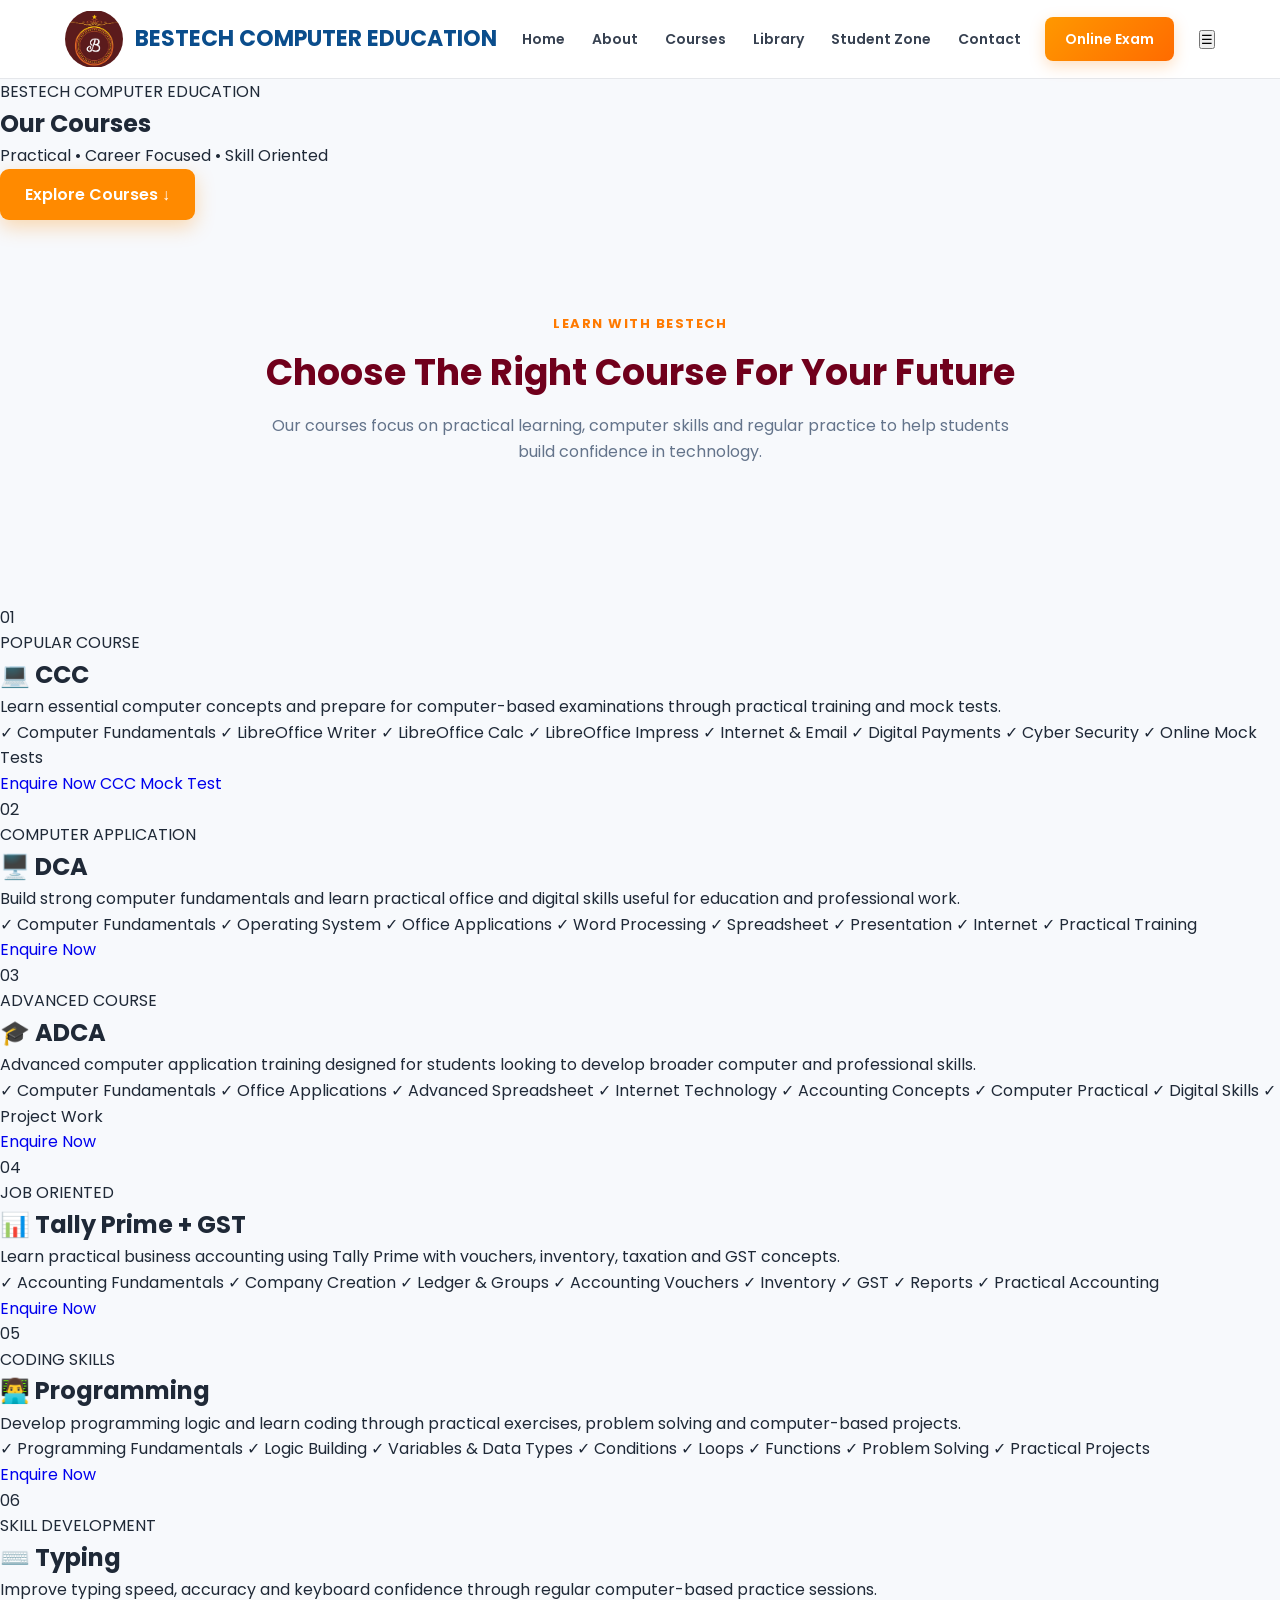
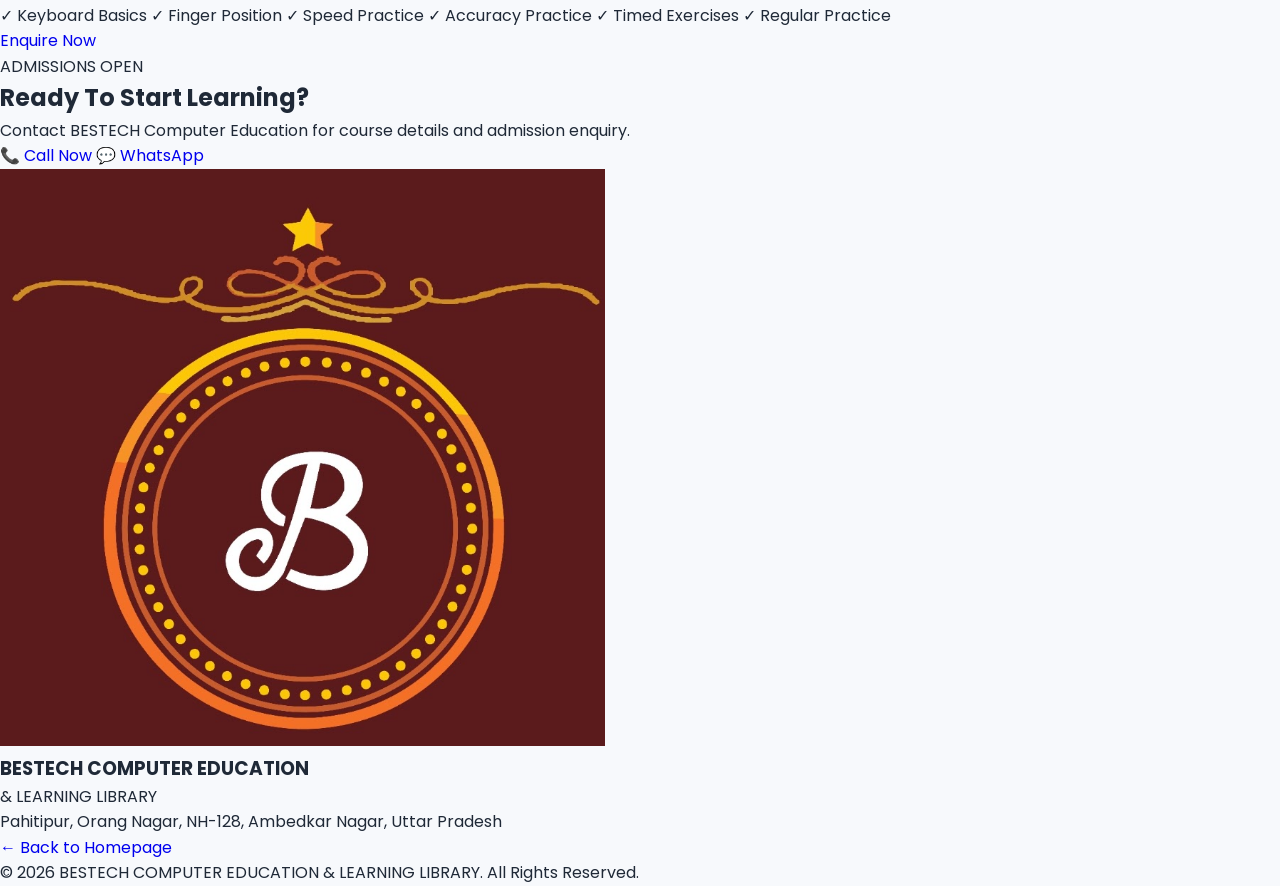
==== courses.html @ 6dccde55 "Create professional courses page" ====
<!DOCTYPE html>
<html lang="en">

<head>
    <meta charset="UTF-8">
    <meta name="viewport" content="width=device-width, initial-scale=1.0">

    <title>Courses | BESTECH Computer Education</title>

    <meta name="description"
          content="Explore computer courses at BESTECH Computer Education including CCC, DCA, ADCA, Tally Prime with GST, Programming and Typing.">

    <link rel="preconnect" href="https://fonts.googleapis.com">
    <link rel="preconnect" href="https://fonts.gstatic.com" crossorigin>

    <link href="https://fonts.googleapis.com/css2?family=Poppins:wght@400;500;600;700;800&display=swap"
          rel="stylesheet">

    <link rel="stylesheet" href="css/style.css">
</head>

<body>

<!-- =========================
     HEADER
========================= -->

<header class="header">

    <nav class="navbar">

        <div class="brand">

            <div class="logo-box">
                <img src="images/logo.png"
                     alt="BESTECH Computer Education Logo">
            </div>

            <div class="brand-text">
                <h2>BESTECH COMPUTER EDUCATION</h2>
            </div>

        </div>

        <ul class="nav-links" id="navLinks">

            <li><a href="index.html#home">Home</a></li>
            <li><a href="index.html#about">About</a></li>
            <li><a href="index.html#courses">Courses</a></li>
            <li><a href="index.html#library">Library</a></li>
            <li><a href="index.html#student-zone">Student Zone</a></li>
            <li><a href="index.html#contact">Contact</a></li>

        </ul>

        <a href="https://amit8108gupta.github.io/BESTECH-CCC-PORTAL/"
           class="exam-btn">
            Online Exam
        </a>

        <button type="button"
                class="menu-toggle"
                id="menuToggle">
            ☰
        </button>

    </nav>

</header>


<!-- =========================
     PAGE HERO
========================= -->

<section class="courses-page-hero">

    <div>

        <span>BESTECH COMPUTER EDUCATION</span>

        <h1>Our Courses</h1>

        <p>
            Practical • Career Focused • Skill Oriented
        </p>

        <a href="#all-courses" class="primary-btn">
            Explore Courses ↓
        </a>

    </div>

</section>


<!-- =========================
     INTRO
========================= -->

<section class="section course-intro">

    <div class="section-heading">

        <span>LEARN WITH BESTECH</span>

        <h2>Choose The Right Course For Your Future</h2>

        <p>
            Our courses focus on practical learning,
            computer skills and regular practice to help
            students build confidence in technology.
        </p>

    </div>

</section>


<!-- =========================
     ALL COURSES
========================= -->

<section class="course-details-section" id="all-courses">


    <!-- CCC -->

    <div class="course-detail-card" id="ccc">

        <div class="course-number">01</div>

        <div class="course-detail-content">

            <span class="course-label">
                POPULAR COURSE
            </span>

            <h2>💻 CCC</h2>

            <p>
                Learn essential computer concepts and prepare
                for computer-based examinations through
                practical training and mock tests.
            </p>

            <div class="course-topics">

                <span>✓ Computer Fundamentals</span>
                <span>✓ LibreOffice Writer</span>
                <span>✓ LibreOffice Calc</span>
                <span>✓ LibreOffice Impress</span>
                <span>✓ Internet & Email</span>
                <span>✓ Digital Payments</span>
                <span>✓ Cyber Security</span>
                <span>✓ Online Mock Tests</span>

            </div>

            <div class="course-actions">

                <a href="https://wa.me/917021639397?text=Hello%20BESTECH,%20I%20want%20information%20about%20CCC%20course."
                   target="_blank"
                   class="course-enquiry-btn">
                    Enquire Now
                </a>

                <a href="https://amit8108gupta.github.io/BESTECH-CCC-PORTAL/"
                   class="course-test-btn">
                    CCC Mock Test
                </a>

            </div>

        </div>

    </div>


    <!-- DCA -->

    <div class="course-detail-card" id="dca">

        <div class="course-number">02</div>

        <div class="course-detail-content">

            <span class="course-label">
                COMPUTER APPLICATION
            </span>

            <h2>🖥️ DCA</h2>

            <p>
                Build strong computer fundamentals and learn
                practical office and digital skills useful
                for education and professional work.
            </p>

            <div class="course-topics">

                <span>✓ Computer Fundamentals</span>
                <span>✓ Operating System</span>
                <span>✓ Office Applications</span>
                <span>✓ Word Processing</span>
                <span>✓ Spreadsheet</span>
                <span>✓ Presentation</span>
                <span>✓ Internet</span>
                <span>✓ Practical Training</span>

            </div>

            <a href="https://wa.me/917021639397?text=Hello%20BESTECH,%20I%20want%20information%20about%20DCA%20course."
               target="_blank"
               class="course-enquiry-btn">
                Enquire Now
            </a>

        </div>

    </div>


    <!-- ADCA -->

    <div class="course-detail-card" id="adca">

        <div class="course-number">03</div>

        <div class="course-detail-content">

            <span class="course-label">
                ADVANCED COURSE
            </span>

            <h2>🎓 ADCA</h2>

            <p>
                Advanced computer application training designed
                for students looking to develop broader
                computer and professional skills.
            </p>

            <div class="course-topics">

                <span>✓ Computer Fundamentals</span>
                <span>✓ Office Applications</span>
                <span>✓ Advanced Spreadsheet</span>
                <span>✓ Internet Technology</span>
                <span>✓ Accounting Concepts</span>
                <span>✓ Computer Practical</span>
                <span>✓ Digital Skills</span>
                <span>✓ Project Work</span>

            </div>

            <a href="https://wa.me/917021639397?text=Hello%20BESTECH,%20I%20want%20information%20about%20ADCA%20course."
               target="_blank"
               class="course-enquiry-btn">
                Enquire Now
            </a>

        </div>

    </div>


    <!-- TALLY -->

    <div class="course-detail-card" id="tally">

        <div class="course-number">04</div>

        <div class="course-detail-content">

            <span class="course-label">
                JOB ORIENTED
            </span>

            <h2>📊 Tally Prime + GST</h2>

            <p>
                Learn practical business accounting using
                Tally Prime with vouchers, inventory,
                taxation and GST concepts.
            </p>

            <div class="course-topics">

                <span>✓ Accounting Fundamentals</span>
                <span>✓ Company Creation</span>
                <span>✓ Ledger & Groups</span>
                <span>✓ Accounting Vouchers</span>
                <span>✓ Inventory</span>
                <span>✓ GST</span>
                <span>✓ Reports</span>
                <span>✓ Practical Accounting</span>

            </div>

            <a href="https://wa.me/917021639397?text=Hello%20BESTECH,%20I%20want%20information%20about%20Tally%20Prime%20and%20GST%20course."
               target="_blank"
               class="course-enquiry-btn">
                Enquire Now
            </a>

        </div>

    </div>


    <!-- PROGRAMMING -->

    <div class="course-detail-card" id="programming">

        <div class="course-number">05</div>

        <div class="course-detail-content">

            <span class="course-label">
                CODING SKILLS
            </span>

            <h2>👨‍💻 Programming</h2>

            <p>
                Develop programming logic and learn coding
                through practical exercises, problem solving
                and computer-based projects.
            </p>

            <div class="course-topics">

                <span>✓ Programming Fundamentals</span>
                <span>✓ Logic Building</span>
                <span>✓ Variables & Data Types</span>
                <span>✓ Conditions</span>
                <span>✓ Loops</span>
                <span>✓ Functions</span>
                <span>✓ Problem Solving</span>
                <span>✓ Practical Projects</span>

            </div>

            <a href="https://wa.me/917021639397?text=Hello%20BESTECH,%20I%20want%20information%20about%20Programming%20course."
               target="_blank"
               class="course-enquiry-btn">
                Enquire Now
            </a>

        </div>

    </div>


    <!-- TYPING -->

    <div class="course-detail-card" id="typing">

        <div class="course-number">06</div>

        <div class="course-detail-content">

            <span class="course-label">
                SKILL DEVELOPMENT
            </span>

            <h2>⌨️ Typing</h2>

            <p>
                Improve typing speed, accuracy and keyboard
                confidence through regular computer-based
                practice sessions.
            </p>

            <div class="course-topics">

                <span>✓ Keyboard Basics</span>
                <span>✓ Finger Position</span>
                <span>✓ Speed Practice</span>
                <span>✓ Accuracy Practice</span>
                <span>✓ Timed Exercises</span>
                <span>✓ Regular Practice</span>

            </div>

            <a href="https://wa.me/917021639397?text=Hello%20BESTECH,%20I%20want%20information%20about%20Typing%20course."
               target="_blank"
               class="course-enquiry-btn">
                Enquire Now
            </a>

        </div>

    </div>

</section>


<!-- =========================
     ADMISSION CTA
========================= -->

<section class="course-cta">

    <div>

        <span>ADMISSIONS OPEN</span>

        <h2>Ready To Start Learning?</h2>

        <p>
            Contact BESTECH Computer Education for
            course details and admission enquiry.
        </p>

        <div class="course-cta-buttons">

            <a href="tel:+917021639397">
                📞 Call Now
            </a>

            <a href="https://wa.me/917021639397"
               target="_blank">
                💬 WhatsApp
            </a>

        </div>

    </div>

</section>


<!-- =========================
     FOOTER
========================= -->

<footer class="courses-footer">

    <img src="images/logo.png"
         alt="BESTECH Logo">

    <h3>BESTECH COMPUTER EDUCATION</h3>

    <p>& LEARNING LIBRARY</p>

    <p>
        Pahitipur, Orang Nagar, NH-128,
        Ambedkar Nagar, Uttar Pradesh
    </p>

    <a href="index.html">
        ← Back to Homepage
    </a>

    <div class="courses-copyright">
        © 2026 BESTECH COMPUTER EDUCATION & LEARNING LIBRARY.
        All Rights Reserved.
    </div>

</footer>


<script src="js/script.js"></script>

</body>
</html>
---- css/style.css ----
/* =========================================
   BESTECH COMPUTER EDUCATION
   Official Website - Main Stylesheet
========================================= */

* {
    margin: 0;
    padding: 0;
    box-sizing: border-box;
}

html {
    scroll-behavior: smooth;
}

body {
    font-family: "Poppins", sans-serif;
    background: #f7f9fc;
    color: #1f2937;
    line-height: 1.6;
}

a {
    text-decoration: none;
}

/* =========================
   HEADER
========================= */

.header {
    position: sticky;
    top: 0;
    width: 100%;
    z-index: 1000;
    background: rgba(255,255,255,0.96);
    backdrop-filter: blur(12px);
    border-bottom: 1px solid #e5e7eb;
}

.navbar {
    max-width: 1200px;
    margin: auto;
    min-height: 78px;

    display: flex;
    align-items: center;
    justify-content: space-between;

    padding: 10px 25px;
}

.brand {
    display: flex;
    align-items: center;
    gap: 12px;
}

.logo-box {
    width: 58px;
    height: 58px;

    display: flex;
    align-items: center;
    justify-content: center;

    flex-shrink: 0;
}

.logo-box img {
    width: 100%;
    height: 100%;

    object-fit: contain;
    border-radius: 50%;
}

.brand-text h2 {
    color: #0a4d8c;
    font-size: 22px;
    line-height: 1.1;
}

.brand-text p {
    font-size: 12px;
    color: #6b7280;
}

.nav-links {
    list-style: none;

    display: flex;
    align-items: center;
    gap: 27px;
}

.nav-links a {
    color: #374151;
    font-size: 14px;
    font-weight: 600;
    transition: 0.3s;
}

.nav-links a:hover {
    color: #ff7a00;
}

.exam-btn {
    background: linear-gradient(135deg, #ff9800, #ff6b00);
    color: white;

    padding: 11px 20px;
    border-radius: 8px;

    font-size: 14px;
    font-weight: 600;

    box-shadow: 0 5px 15px rgba(255, 128, 0, 0.25);

    transition: 0.3s;
}

.exam-btn:hover {
    transform: translateY(-2px);
}

/* =========================
   HERO
========================= */

.hero {
    min-height: 620px;

    background:
    radial-gradient(
        circle at 85% 20%,
        rgba(255, 152, 0, 0.22),
        transparent 30%
    ),
    linear-gradient(
        135deg,
        #4d0013,
        #800020 60%,
        #9b1638
    );

    display: flex;
    align-items: center;
    justify-content: space-between;

    gap: 60px;

    padding: 80px max(6%, calc((100% - 1200px) / 2));

    color: white;

    position: relative;
    overflow: hidden;
}

.hero::after {
    content: "";

    position: absolute;
    width: 380px;
    height: 380px;

    border: 70px solid rgba(255,255,255,0.04);
    border-radius: 50%;

    right: -100px;
    bottom: -170px;
}

.hero-content {
    max-width: 700px;
    position: relative;
    z-index: 2;
}

.welcome {
    display: inline-block;

    background: rgba(255,255,255,0.12);

    padding: 7px 16px;
    border-radius: 30px;

    font-size: 13px;
    font-weight: 600;

    margin-bottom: 20px;

    border: 1px solid rgba(255,255,255,0.18);
}

.hero h1 {
    font-size: clamp(38px, 5vw, 65px);
    line-height: 1.08;

    margin-bottom: 20px;

    font-weight: 800;
}

.hero h1 span {
    color: #ffb13b;
}

.hero h2 {
    font-size: 21px;
    font-weight: 500;

    margin-bottom: 15px;

    color: #eaf4ff;
}

.hero-content > p {
    font-size: 18px;
    color: #dcecff;
}

.hero-buttons {
    display: flex;
    gap: 15px;

    margin-top: 30px;
}

.primary-btn,
.secondary-btn {
    display: inline-block;

    padding: 13px 25px;

    border-radius: 9px;

    font-weight: 600;

    transition: 0.3s;
}

.primary-btn {
    background: #ff8a00;
    color: white;

    box-shadow: 0 7px 20px rgba(255,138,0,0.3);
}

.secondary-btn {
    color: white;
    border: 1px solid rgba(255,255,255,0.55);
    background: rgba(255,255,255,0.08);
}

.primary-btn:hover,
.secondary-btn:hover {
    transform: translateY(-3px);
}

.hero-features {
    margin-top: 30px;

    display: flex;
    flex-wrap: wrap;
    gap: 20px;

    font-size: 13px;
    color: #eaf4ff;
}

/* Admission card */

.hero-card {
    width: 320px;

    background: rgba(255,255,255,0.12);
    backdrop-filter: blur(18px);

    border: 1px solid rgba(255,255,255,0.2);

    border-radius: 20px;

    padding: 35px;

    position: relative;
    z-index: 2;

    box-shadow: 0 20px 50px rgba(0,0,0,0.2);
}

.hero-card-icon {
    font-size: 45px;
    margin-bottom: 12px;
}

.hero-card h3 {
    font-size: 25px;
    margin-bottom: 10px;
}

.hero-card p {
    font-size: 14px;
    color: #e5efff;
    margin-bottom: 20px;
}

.hero-card a {
    color: #ffc46b;
    font-weight: 600;
}

/* =========================
   GENERAL SECTION
========================= */

.section {
    padding: 90px 25px;
}

.light-section {
    background: #eef4fa;
}

.section-heading {
    max-width: 750px;

    margin: 0 auto 50px;

    text-align: center;
}

.section-heading span,
.small-title {
    color: #ff7a00;

    font-size: 13px;
    font-weight: 700;

    letter-spacing: 1.5px;
}

.section-heading h2 {
    color: #70001c;

    font-size: 36px;

    margin: 8px 0 12px;
}

.section-heading p {
    color: #64748b;
}

/* =========================
   COURSE CARDS
========================= */

.cards {
    max-width: 1200px;
    margin: auto;

    display: grid;

    grid-template-columns:
        repeat(4, 1fr);

    gap: 22px;
}

.card {
    background: white;

    padding: 30px 25px;

    border-radius: 15px;

    box-shadow:
        0 8px 30px rgba(0,0,0,0.06);

    border: 1px solid #edf1f5;

    transition: 0.3s;
}

.card:hover {
    transform: translateY(-8px);

    box-shadow:
        0 15px 35px rgba(0,0,0,0.1);
}

.card-icon {
    font-size: 37px;
    margin-bottom: 15px;
}

.card h3 {
    color: #073b70;
    margin-bottom: 8px;
}

.card p {
    font-size: 14px;
    color: #64748b;
}

/* =========================
   LIBRARY
========================= */

/* =========================
   LEARNING LIBRARY
========================= */

.library-section {
    background:
        linear-gradient(
            135deg,
            rgba(128, 0, 32, 0.05),
            rgba(255, 255, 255, 1)
        );
}

.library-box {
    max-width: 1150px;
    margin: auto;

    display: grid;
    grid-template-columns: 1.5fr 0.8fr;
    gap: 45px;

    padding: 55px;

    border-radius: 25px;

    background:
        linear-gradient(
            135deg,
            rgba(255, 140, 0, 0.92),
            rgba(255, 94, 0, 0.82)
        );

    color: white;

    box-shadow:
        0 20px 50px rgba(80, 0, 20, 0.18);
}

.library-content h2 {
    font-size: 38px;
    line-height: 1.2;
    margin: 10px 0 15px;
}

.library-description {
    color: rgba(255,255,255,0.82);
    max-width: 700px;
}

.library-features {
    display: grid;
    grid-template-columns: repeat(2, 1fr);

    gap: 16px;

    margin: 30px 0;
}

.library-feature {
    display: flex;
    align-items: flex-start;
    gap: 12px;

    padding: 15px;
    border-radius: 12px;

    background: rgba(255, 255, 255, 0.14);
    border: 1px solid rgba(255, 255, 255, 0.22);

    backdrop-filter: blur(10px);
}

.library-feature > span {
    font-size: 24px;
}

.library-feature strong {
    font-size: 14px;
}

.library-feature p {
    font-size: 11px;
    margin-top: 3px;
    color: rgba(255,255,255,0.7);
}

.library-btn {
    display: inline-block;

    background: #ffffff;
    color: #800020;

    padding: 12px 22px;

    border-radius: 9px;

    font-size: 14px;
    font-weight: 700;

    transition: 0.3s;
}

.library-btn:hover {
    transform: translateY(-3px);
}

.library-visual {
    display: flex;
    flex-direction: column;
    align-items: center;
    justify-content: center;

    text-align: center;
    padding: 35px 20px;

    border-radius: 20px;

    background: rgba(255, 255, 255, 0.16);
    border: 1px solid rgba(255, 255, 255, 0.28);

    backdrop-filter: blur(15px);

    box-shadow: inset 0 1px 0 rgba(255,255,255,0.2);
}

.library-big-icon {
    font-size: 90px;
}

.library-visual h3 {
    margin-top: 15px;
    font-size: 22px;
}

.library-visual p {
    margin-top: 5px;
    font-size: 13px;
    color: rgba(255,255,255,0.75);
}

.library-badge {
    margin-top: 25px;

    padding: 7px 13px;

    border-radius: 30px;

    background: rgba(255,255,255,0.12);

    font-size: 10px;
    font-weight: 700;

    letter-spacing: 1px;
}

/* Tablet / Mobile */

@media (max-width: 850px) {

    .library-box {
        grid-template-columns: 1fr;
        padding: 35px 25px;
    }

}

@media (max-width: 600px) {

    .library-features {
        grid-template-columns: 1fr;
    }

    .library-content h2 {
        font-size: 29px;
    }

    .library-big-icon {
        font-size: 65px;
    }

}

/* =========================
   STUDENT ZONE
========================= */

.student-section {
    background: #f0f5fb;
}

.student-card {
    max-width: 470px;

    margin: auto;

    background: white;

    text-align: center;

    padding: 40px;

    border-radius: 20px;

    box-shadow:
        0 10px 40px rgba(0,0,0,0.08);
}

.student-icon {
    font-size: 55px;
}

.student-card h3 {
    color: #073b70;
    font-size: 24px;
    margin: 12px 0;
}

.student-card p {
    color: #64748b;
    margin-bottom: 25px;
}

.start-test-btn {
    display: inline-block;

    padding: 13px 28px;

    background:
        linear-gradient(
            135deg,
            #ff9500,
            #ff6a00
        );

    color: white;

    border-radius: 9px;

    font-weight: 600;

    transition: 0.3s;
}

.start-test-btn:hover {
    transform: translateY(-3px);
}

/* =========================================
   PROFESSIONAL FOOTER
========================================= */

.main-footer {
    background:
        linear-gradient(
            135deg,
            #4d0013,
            #75001e
        );

    color: white;

    padding: 65px 25px 0;
}

.footer-container {
    max-width: 1100px;
    margin: auto;

    display: flex;
    flex-direction: column;

    gap: 30px;
}

.footer-column {
    width: 100%;

    padding-bottom: 25px;

    border-bottom: 1px solid rgba(255,255,255,0.12);
}

.footer-logo-area {
    display: flex;
    align-items: center;

    gap: 14px;

    margin-bottom: 20px;
}

.footer-logo-area img {
    width: 65px;
    height: 65px;

    object-fit: contain;

    background: white;

    border-radius: 50%;

    padding: 3px;
}

.footer-logo-area h3 {
    font-size: 17px;
    line-height: 1.3;

    color: white;
}

.footer-logo-area span {
    font-size: 11px;

    color: #ffb347;

    font-weight: 600;
}

.footer-brand > p {
    max-width: 370px;

    font-size: 13px;

    line-height: 1.8;

    color: rgba(255,255,255,0.72);

    margin-bottom: 18px;
}

.footer-contact {
    display: inline-block;

    color: #ffb347;

    font-size: 14px;
    font-weight: 700;
}

.footer-column h4 {
    position: relative;

    font-size: 16px;

    margin-bottom: 22px;

    color: white;
}

.footer-column h4::after {
    content: "";

    position: absolute;

    left: 0;
    bottom: -8px;

    width: 35px;
    height: 2px;

    background: #ff8a00;
}

.footer-column ul {
    list-style: none;

    display: flex;
    flex-wrap: wrap;

    gap: 12px 25px;
}

.footer-column ul li {
    margin: 0;
}

.footer-column ul li a {
    color: rgba(255,255,255,0.72);

    font-size: 13px;

    transition: 0.3s;
}

.footer-column ul li a:hover {
    color: #ffb347;

    padding-left: 4px;
}

.footer-address {
    color: rgba(255,255,255,0.72);

    font-size: 13px;

    line-height: 1.9;
}

.footer-map {
    display: inline-block;

    margin-top: 15px;

    color: #ffb347;

    font-size: 13px;
    font-weight: 700;
}

.footer-bottom {
    max-width: 1200px;

    margin: 45px auto 0;

    padding: 20px 0;

    border-top:
        1px solid rgba(255,255,255,0.12);

    display: flex;

    justify-content: space-between;
    align-items: center;

    gap: 20px;
}

.footer-bottom p {
    font-size: 11px;

    color: rgba(255,255,255,0.60);
}


/* TABLET */

@media (max-width: 900px) {

    .footer-container {
        grid-template-columns:
            repeat(2, 1fr);
    }

}


/* MOBILE */

@media (max-width: 600px) {

    .main-footer {
        padding: 50px 20px 0;
    }

    .footer-container {
        grid-template-columns: 1fr;

        gap: 35px;
    }

    .footer-bottom {
        flex-direction: column;

        text-align: center;
    }
     .footer-column ul {
        flex-direction: column;
        gap: 10px;
    }
    /* =========================
  
/* =========================
   RESPONSIVE
========================= */

@media (max-width: 950px) {

    .nav-links {
        display: none;
    }

    .hero {
        flex-direction: column;
        align-items: flex-start;

        padding-top: 70px;
        padding-bottom: 70px;
    }

    .hero-card {
        width: 100%;
        max-width: 500px;
    }

    .cards {
        grid-template-columns:
            repeat(2, 1fr);
    }

}

@media (max-width: 650px) {

    .navbar {
        padding: 10px 15px;
    }

    .brand-text h2 {
        font-size: 18px;
    }

    .brand-text p {
        font-size: 10px;
    }

    .exam-btn {
        padding: 9px 12px;
        font-size: 12px;
    }

    .hero {
        min-height: auto;
        padding: 60px 20px;
    }

    .hero h1 {
        font-size: 38px;
    }

    .hero h2 {
        font-size: 17px;
    }

    .hero-buttons {
        flex-direction: column;
    }

    .primary-btn,
    .secondary-btn {
        text-align: center;
    }

    .hero-features {
        flex-direction: column;
        gap: 8px;
    }

    .section {
        padding: 65px 18px;
    }

    .section-heading h2 {
        font-size: 29px;
    }

    .cards {
        grid-template-columns: 1fr;
    }

    .library-box {
        padding: 35px 25px;
        flex-direction: column;
        align-items: flex-start;
    }

    .library-box h2 {
        font-size: 28px;
    }

    .library-icon {
        font-size: 60px;
    }

    .contact-box {
        grid-template-columns: 1fr;
    }

}
/* =========================
   PROFESSIONAL COURSE CARDS
========================= */

.course-grid {
    grid-template-columns: repeat(3, 1fr);
}

.course-card {
    position: relative;
    overflow: hidden;
    min-height: 285px;
}

.course-card::before {
    content: "";
    position: absolute;
    top: 0;
    left: 0;

    width: 100%;
    height: 4px;

    background: linear-gradient(
        90deg,
        #800020,
        #d4a017
    );
}

.course-card .card-icon {
    width: 60px;
    height: 60px;

    display: flex;
    align-items: center;
    justify-content: center;

    background: rgba(128, 0, 32, 0.08);

    border-radius: 14px;

    font-size: 30px;
}

.course-card h3 {
    font-size: 21px;
    margin-top: 18px;
}

.course-tag {
    position: absolute;

    top: 18px;
    right: 18px;

    background: rgba(128, 0, 32, 0.1);
    color: #800020;

    padding: 5px 10px;
    border-radius: 20px;

    font-size: 10px;
    font-weight: 700;

    text-transform: uppercase;
}

.course-link {
    display: inline-block;

    margin-top: 20px;

    color: #800020;

    font-size: 14px;
    font-weight: 700;
}

.course-link:hover {
    color: #d48806;
}

.all-courses {
    text-align: center;
    margin-top: 40px;
}

.all-courses .primary-btn {
    background: linear-gradient(
        135deg,
        #800020,
        #a51c46
    );
}

/* Tablet */

@media (max-width: 950px) {

    .course-grid {
        grid-template-columns: repeat(2, 1fr);
    }

}

/* Mobile */

@media (max-width: 650px) {

    .course-grid {
        grid-template-columns: 1fr;
    }

    .course-card {
        min-height: auto;
    }

}
/* =========================================
   STUDENT ZONE
========================================= */

.student-zone-section {
    background:
        linear-gradient(
            180deg,
            #f8fafc,
            rgba(128, 0, 32, 0.04)
        );
}

.student-zone-grid {
    max-width: 1150px;
    margin: auto;

    display: grid;
    grid-template-columns: repeat(4, 1fr);

    gap: 20px;
}

.student-zone-card {
    position: relative;

    background: rgba(255, 255, 255, 0.92);

    padding: 30px 24px;

    border-radius: 18px;

    border: 1px solid rgba(128, 0, 32, 0.08);

    box-shadow:
        0 10px 35px rgba(0, 0, 0, 0.06);

    transition:
        transform 0.3s ease,
        box-shadow 0.3s ease;
}

.student-zone-card:hover {
    transform: translateY(-7px);

    box-shadow:
        0 18px 40px rgba(128, 0, 32, 0.12);
}

.zone-icon {
    width: 58px;
    height: 58px;

    display: flex;
    align-items: center;
    justify-content: center;

    border-radius: 15px;

    background: rgba(128, 0, 32, 0.08);

    font-size: 29px;

    margin-bottom: 20px;
}

.student-zone-card h3 {
    color: #800020;

    font-size: 21px;

    margin-bottom: 10px;
}

.student-zone-card p {
    color: #64748b;

    font-size: 13px;

    min-height: 82px;
}

.zone-link {
    display: inline-block;

    margin-top: 15px;

    color: #800020;

    font-size: 13px;
    font-weight: 700;
}

.zone-link:hover {
    color: #e87500;
}


/* FEATURED EXAM CARD */

.featured-zone-card {
    background:
        linear-gradient(
            145deg,
            rgba(105, 0, 27, 0.96),
            rgba(145, 15, 55, 0.90)
        );

    color: white;

    border: 1px solid rgba(255,255,255,0.15);

    box-shadow:
        0 15px 40px rgba(128, 0, 32, 0.20);
}

.featured-zone-card .zone-icon {
    background: rgba(255,255,255,0.14);
}

.featured-zone-card h3 {
    color: white;
}

.featured-zone-card p {
    color: rgba(255,255,255,0.78);
}

.zone-badge {
    position: absolute;

    top: 20px;
    right: 20px;

    background: #ff8a00;
    color: white;

    padding: 4px 9px;

    border-radius: 20px;

    font-size: 9px;
    font-weight: 800;

    letter-spacing: 1px;
}

.zone-btn {
    display: inline-block;

    margin-top: 15px;

    padding: 11px 17px;

    border-radius: 8px;

    font-size: 13px;
    font-weight: 700;

    transition: 0.3s;
}

.exam-zone-btn {
    background: #ff8a00;
    color: white;
}

.exam-zone-btn:hover {
    background: #ffffff;
    color: #800020;

    transform: translateY(-2px);
}


/* TABLET */

@media (max-width: 950px) {

    .student-zone-grid {
        grid-template-columns: repeat(2, 1fr);
    }

}


/* MOBILE */

@media (max-width: 600px) {

    .student-zone-grid {
        grid-template-columns: 1fr;
    }

    .student-zone-card p {
        min-height: auto;
    }

}
/* =========================
   CONTACT SECTION
========================= */

.contact-section {
    background: #ffffff;
}

.contact-grid {
    max-width: 1050px;
    margin: auto;

    display: grid;
    grid-template-columns: repeat(3, 1fr);
    gap: 25px;
}

.contact-card {
    text-align: center;

    padding: 35px 25px;

    background: rgba(128, 0, 32, 0.04);

    border: 1px solid rgba(128, 0, 32, 0.10);
    border-radius: 18px;

    transition: 0.3s;

    box-shadow: 0 8px 30px rgba(0,0,0,0.05);
}

.contact-card:hover {
    transform: translateY(-7px);
    box-shadow: 0 15px 35px rgba(128,0,32,0.12);
}

.contact-icon {
    font-size: 38px;
    margin-bottom: 15px;
}

.contact-card h3 {
    color: #800020;
    font-size: 20px;
    margin-bottom: 8px;
}

.contact-card p {
    color: #64748b;
    font-size: 13px;
    line-height: 1.8;
    min-height: 70px;
}

.contact-btn {
    display: inline-block;

    margin-top: 18px;
    padding: 11px 20px;

    background: linear-gradient(
        135deg,
        #800020,
        #a51c46
    );

    color: white;

    border-radius: 8px;

    font-size: 13px;
    font-weight: 600;

    transition: 0.3s;
}

.contact-btn:hover {
    background: #ff8500;
    transform: translateY(-2px);
}

@media (max-width: 750px) {

    .contact-grid {
        grid-template-columns: 1fr;
    }

    .contact-card p {
        min-height: auto;
    }

}
/* ===== FINAL MOBILE MENU FIX ===== */

.menu-toggle {
    display: none;
}

@media (max-width: 950px) {

    .navbar {
        position: relative;
    }

    .menu-toggle {
        display: block;
        border: none;
        background: transparent;
        color: #800020;
        font-size: 28px;
        cursor: pointer;
        z-index: 10001;
    }

    .nav-links {
        display: none !important;

        position: absolute;
        top: 78px;
        left: 0;

        width: 100%;

        background: #ffffff;

        flex-direction: column;
        align-items: stretch;

        padding: 15px 25px;

        z-index: 10000;

        box-shadow: 0 12px 30px rgba(0,0,0,0.15);
    }

    .nav-links.active {
        display: flex !important;
    }

    .nav-links li {
        width: 100%;
    }

    .nav-links li a {
        display: block;
        width: 100%;

        padding: 13px 5px;

        color: #800020;

        border-bottom: 1px solid rgba(128,0,32,0.08);
    }
}
/* =================================
   FINAL MOBILE MENU
================================= */

.menu-toggle {
    display: none;
}

@media screen and (max-width: 950px) {

    .navbar {
        position: relative;
    }

    .menu-toggle {
        display: block !important;
        background: transparent;
        border: none;
        color: #800020;
        font-size: 30px;
        cursor: pointer;
        padding: 5px 8px;
        z-index: 99999;
    }

    .nav-links {
        display: none !important;

        position: absolute;
        top: 100%;
        left: 0;
        right: 0;

        width: 100%;

        background: #ffffff;

        flex-direction: column;
        align-items: stretch;

        padding: 10px 20px 20px;

        box-shadow: 0 12px 25px rgba(0, 0, 0, 0.15);

        z-index: 99998;
    }

    .nav-links.active {
        display: flex !important;
    }

    .nav-links li {
        width: 100%;
        margin: 0;
    }

    .nav-links li a {
        display: block;
        width: 100%;

        padding: 14px 5px;

        color: #800020;

        border-bottom: 1px solid rgba(128, 0, 32, 0.10);
    }
}
@media screen and (max-width: 650px) {

    .brand-text h2 {
        font-size: 13px;
    }

    .logo-box {
        width: 45px;
        height: 45px;
    }

    .exam-btn {
        display: none;
    }
}
/* =====================================
   FINAL RESPONSIVE NAVIGATION
===================================== */

/* DESKTOP */
.menu-toggle {
    display: none;
}

/* TABLET + SMALL DESKTOP + MOBILE */
@media screen and (max-width: 950px) {

    .navbar {
        position: relative;
    }

    /* Hide normal menu */
    .nav-links {
        display: none !important;

        position: absolute;
        top: 100%;
        left: 0;

        width: 100%;

        background: #ffffff;

        flex-direction: column;
        align-items: stretch;

        padding: 15px 25px;

        box-shadow: 0 12px 30px rgba(0,0,0,0.15);

        z-index: 9999;
    }

    /* Show hamburger */
    .menu-toggle {
        display: block !important;

        background: transparent;
        border: none;

        color: #800020;

        font-size: 30px;

        cursor: pointer;

        margin-left: 10px;

        z-index: 10000;
    }

    /* Open menu */
    .nav-links.active {
        display: flex !important;
    }

    .nav-links li {
        width: 100%;
    }

    .nav-links li a {
        display: block;

        width: 100%;

        padding: 13px 5px;

        color: #800020;

        border-bottom: 1px solid rgba(128,0,32,0.08);
    }
}

/* SMALL MOBILE */
@media screen and (max-width: 650px) {

    .brand-text h2 {
        font-size: 13px;
    }

    .logo-box {
        width: 45px;
        height: 45px;
    }

    .exam-btn {
        display: none;
    }
}
/* =========================================
   COURSES PAGE
========================================= */

.courses-page-hero {
    min-height: 390px;

    display: flex;
    align-items: center;
    justify-content: center;

    text-align: center;

    padding: 70px 20px;

    color: white;

    background:
        radial-gradient(
            circle at 80% 20%,
            rgba(255, 138, 0, 0.30),
            transparent 30%
        ),
        linear-gradient(
            135deg,
            rgba(80, 0, 22, 0.96),
            rgba(128, 0, 32, 0.88)
        );
}

.courses-page-hero span {
    color: #ffb347;

    font-size: 13px;
    font-weight: 700;

    letter-spacing: 1.5px;
}

.courses-page-hero h1 {
    font-size: clamp(42px, 6vw, 65px);

    margin: 8px 0;
}

.courses-page-hero p {
    color: rgba(255,255,255,0.8);

    margin-bottom: 30px;
}

.course-intro {
    padding-bottom: 45px;
}


/* COURSE DETAILS */

.course-details-section {
    max-width: 1100px;

    margin: auto;

    padding: 20px 25px 90px;

    display: flex;
    flex-direction: column;

    gap: 25px;
}

.course-detail-card {
    position: relative;

    display: grid;

    grid-template-columns: 100px 1fr;

    gap: 30px;

    padding: 40px;

    background: white;

    border-radius: 20px;

    border:
        1px solid rgba(128,0,32,0.09);

    box-shadow:
        0 10px 35px rgba(0,0,0,0.06);

    scroll-margin-top: 110px;

    transition: 0.3s;
}

.course-detail-card:hover {
    transform: translateY(-4px);

    box-shadow:
        0 16px 40px rgba(128,0,32,0.11);
}

.course-number {
    width: 75px;
    height: 75px;

    display: flex;
    align-items: center;
    justify-content: center;

    border-radius: 18px;

    background:
        linear-gradient(
            135deg,
            #800020,
            #a51c46
        );

    color: white;

    font-size: 24px;
    font-weight: 800;
}

.course-label {
    color: #e87500;

    font-size: 10px;
    font-weight: 800;

    letter-spacing: 1.3px;
}

.course-detail-content h2 {
    color: #800020;

    font-size: 28px;

    margin: 5px 0 10px;
}

.course-detail-content > p {
    color: #64748b;

    font-size: 14px;

    max-width: 800px;
}


/* TOPICS */

.course-topics {
    display: grid;

    grid-template-columns:
        repeat(4, 1fr);

    gap: 10px;

    margin: 25px 0;
}

.course-topics span {
    padding: 10px 12px;

    background:
        rgba(128,0,32,0.05);

    border-radius: 8px;

    color: #475569;

    font-size: 11px;
}


/* BUTTONS */

.course-actions {
    display: flex;
    flex-wrap: wrap;

    gap: 12px;
}

.course-enquiry-btn,
.course-test-btn {
    display: inline-block;

    padding: 11px 20px;

    border-radius: 8px;

    font-size: 13px;
    font-weight: 700;

    transition: 0.3s;
}

.course-enquiry-btn {
    background: #800020;

    color: white;
}

.course-test-btn {
    background: #ff8500;

    color: white;
}

.course-enquiry-btn:hover,
.course-test-btn:hover {
    transform: translateY(-2px);
}


/* CTA */

.course-cta {
    padding: 75px 20px;

    text-align: center;

    background:
        linear-gradient(
            135deg,
            #ff9700,
            #ed6900
        );

    color: white;
}

.course-cta span {
    font-size: 11px;

    font-weight: 800;

    letter-spacing: 2px;
}

.course-cta h2 {
    font-size: 37px;

    margin: 8px 0;
}

.course-cta p {
    color: rgba(255,255,255,0.85);
}

.course-cta-buttons {
    display: flex;

    justify-content: center;

    gap: 12px;

    margin-top: 25px;
}

.course-cta-buttons a {
    padding: 12px 22px;

    background: white;

    color: #800020;

    border-radius: 8px;

    font-size: 13px;
    font-weight: 700;
}


/* COURSES FOOTER */

.courses-footer {
    padding: 50px 20px;

    text-align: center;

    background: #4d0013;

    color: white;
}

.courses-footer img {
    width: 65px;
    height: 65px;

    object-fit: contain;

    background: white;

    border-radius: 50%;

    margin-bottom: 12px;
}

.courses-footer h3 {
    font-size: 18px;
}

.courses-footer p {
    color: rgba(255,255,255,0.7);

    font-size: 12px;

    margin: 5px 0;
}

.courses-footer > a {
    display: inline-block;

    margin-top: 18px;

    color: #ffb347;

    font-size: 13px;
    font-weight: 700;
}

.courses-copyright {
    margin-top: 30px;

    padding-top: 18px;

    border-top:
        1px solid rgba(255,255,255,0.12);

    color: rgba(255,255,255,0.5);

    font-size: 10px;
}


/* TABLET */

@media (max-width: 850px) {

    .course-topics {
        grid-template-columns:
            repeat(2, 1fr);
    }

}


/* MOBILE */

@media (max-width: 600px) {

    .courses-page-hero {
        min-height: 330px;
    }

    .course-detail-card {
        grid-template-columns: 1fr;

        padding: 28px 22px;
    }

    .course-number {
        width: 60px;
        height: 60px;

        font-size: 19px;
    }

    .course-detail-content h2 {
        font-size: 24px;
    }

    .course-topics {
        grid-template-columns: 1fr;
    }

    .course-cta h2 {
        font-size: 29px;
    }

    .course-cta-buttons {
        flex-direction: column;

        max-width: 250px;

        margin: 25px auto 0;
    }

}
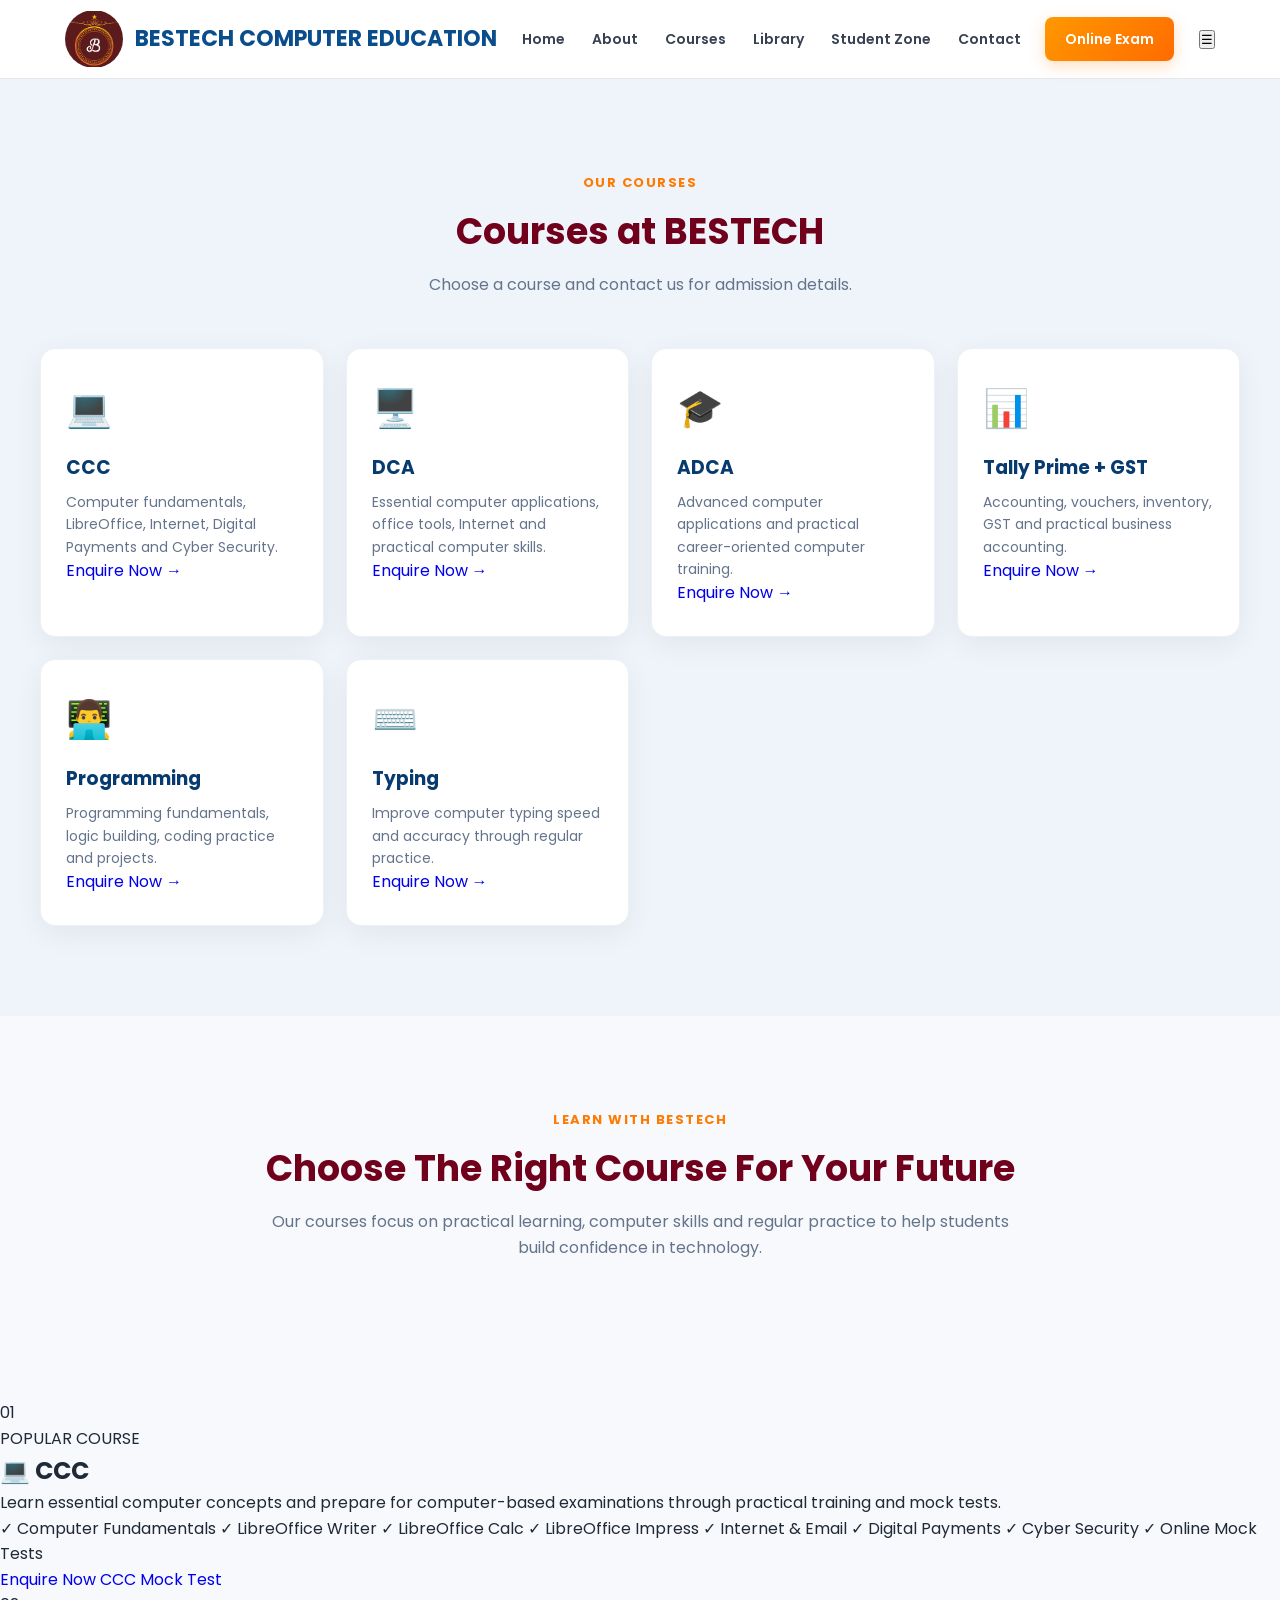
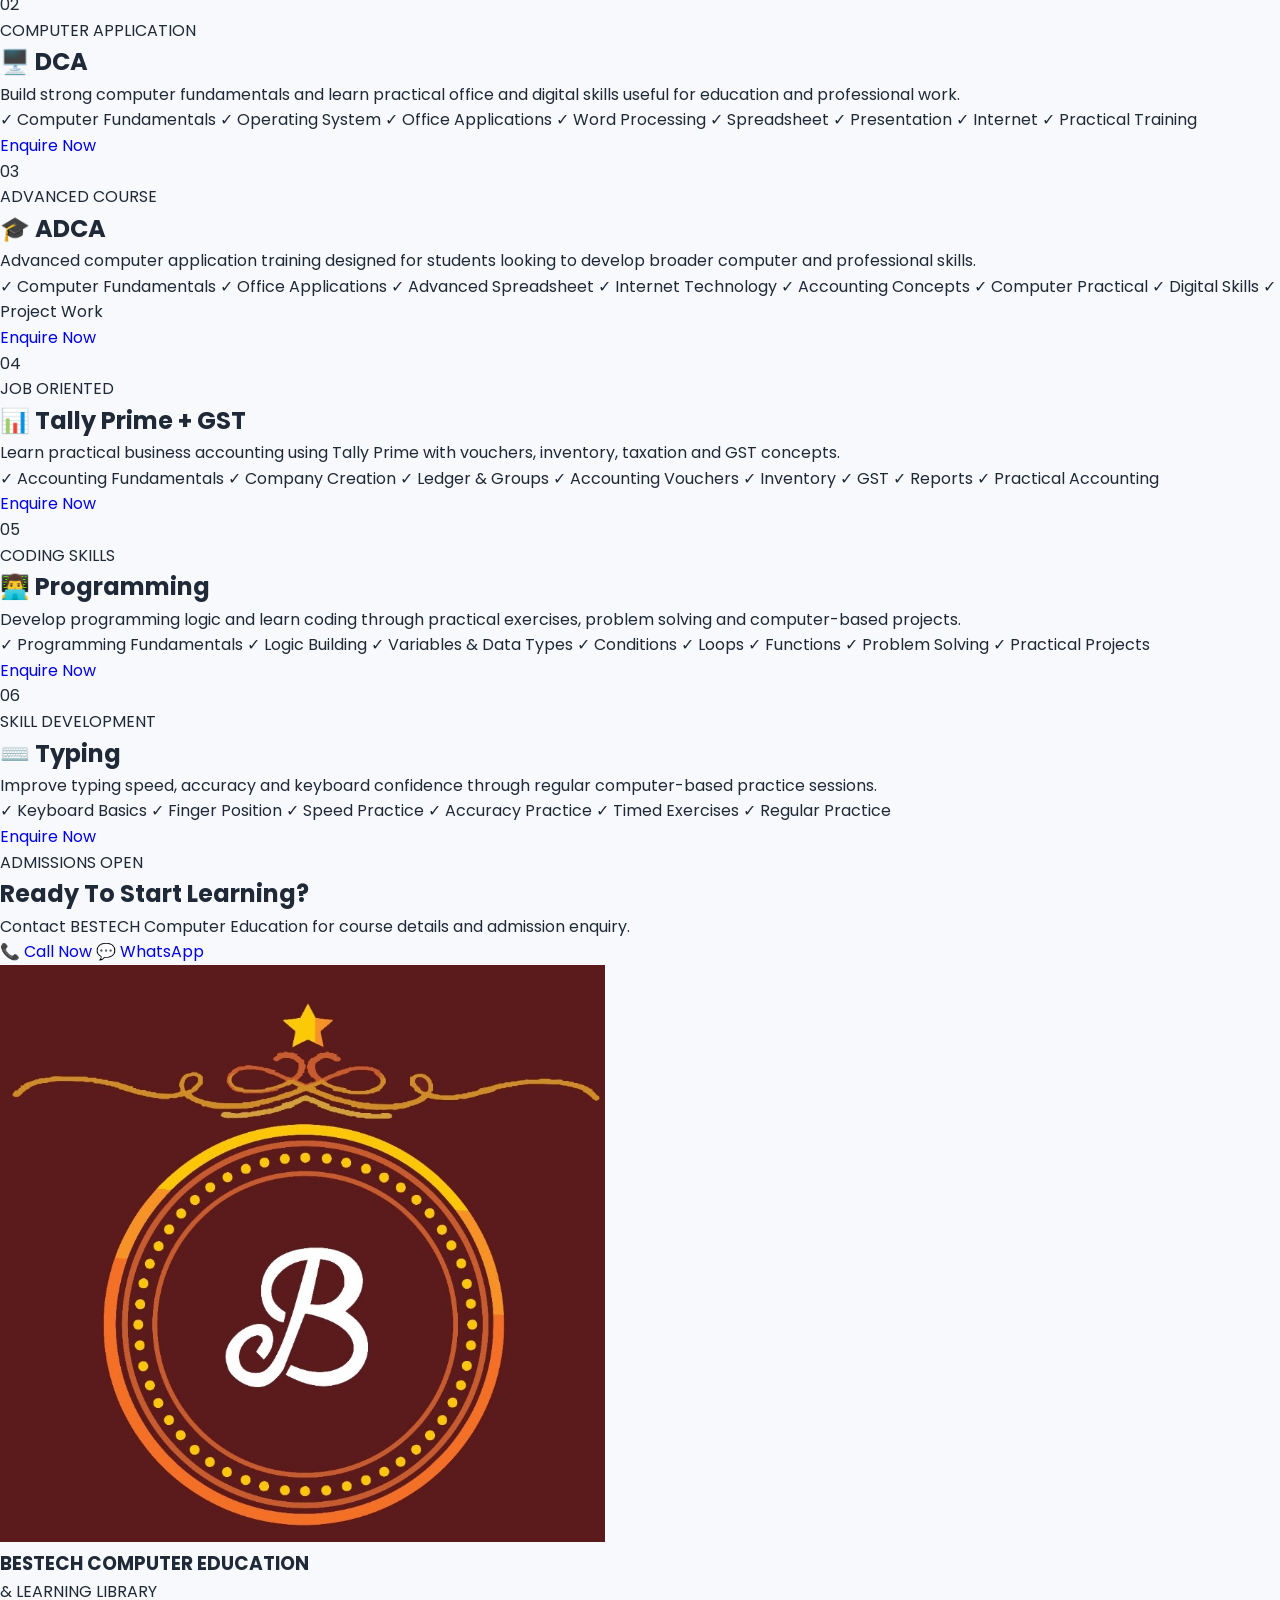
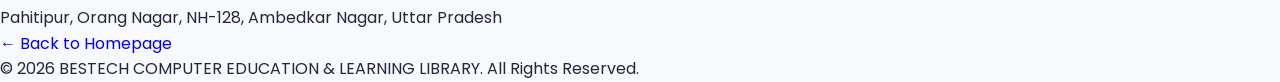
==== commit ac8ae8ea: "Create simple courses page" ====
--- a/courses.html
+++ b/courses.html
@@ -73,26 +73,79 @@
      PAGE HERO
 ========================= -->
 
-<section class="courses-page-hero">
-
-    <div>
-
-        <span>BESTECH COMPUTER EDUCATION</span>
-
-        <h1>Our Courses</h1>
-
-        <p>
-            Practical • Career Focused • Skill Oriented
-        </p>
-
-        <a href="#all-courses" class="primary-btn">
-            Explore Courses ↓
-        </a>
+<section class="section light-section" id="all-courses">
+
+    <div class="section-heading">
+        <span>OUR COURSES</span>
+        <h2>Courses at BESTECH</h2>
+        <p>Choose a course and contact us for admission details.</p>
+    </div>
+
+    <div class="cards course-grid">
+
+        <div class="card course-card" id="ccc">
+            <div class="card-icon">💻</div>
+            <h3>CCC</h3>
+            <p>Computer fundamentals, LibreOffice, Internet, Digital Payments and Cyber Security.</p>
+            <a href="https://wa.me/917021639397?text=I%20want%20information%20about%20CCC"
+               class="course-link" target="_blank">
+                Enquire Now →
+            </a>
+        </div>
+
+        <div class="card course-card" id="dca">
+            <div class="card-icon">🖥️</div>
+            <h3>DCA</h3>
+            <p>Essential computer applications, office tools, Internet and practical computer skills.</p>
+            <a href="https://wa.me/917021639397?text=I%20want%20information%20about%20DCA"
+               class="course-link" target="_blank">
+                Enquire Now →
+            </a>
+        </div>
+
+        <div class="card course-card" id="adca">
+            <div class="card-icon">🎓</div>
+            <h3>ADCA</h3>
+            <p>Advanced computer applications and practical career-oriented computer training.</p>
+            <a href="https://wa.me/917021639397?text=I%20want%20information%20about%20ADCA"
+               class="course-link" target="_blank">
+                Enquire Now →
+            </a>
+        </div>
+
+        <div class="card course-card" id="tally">
+            <div class="card-icon">📊</div>
+            <h3>Tally Prime + GST</h3>
+            <p>Accounting, vouchers, inventory, GST and practical business accounting.</p>
+            <a href="https://wa.me/917021639397?text=I%20want%20information%20about%20Tally%20Prime%20GST"
+               class="course-link" target="_blank">
+                Enquire Now →
+            </a>
+        </div>
+
+        <div class="card course-card" id="programming">
+            <div class="card-icon">👨‍💻</div>
+            <h3>Programming</h3>
+            <p>Programming fundamentals, logic building, coding practice and projects.</p>
+            <a href="https://wa.me/917021639397?text=I%20want%20information%20about%20Programming"
+               class="course-link" target="_blank">
+                Enquire Now →
+            </a>
+        </div>
+
+        <div class="card course-card" id="typing">
+            <div class="card-icon">⌨️</div>
+            <h3>Typing</h3>
+            <p>Improve computer typing speed and accuracy through regular practice.</p>
+            <a href="https://wa.me/917021639397?text=I%20want%20information%20about%20Typing"
+               class="course-link" target="_blank">
+                Enquire Now →
+            </a>
+        </div>
 
     </div>
 
 </section>
-
 
 <!-- =========================
      INTRO
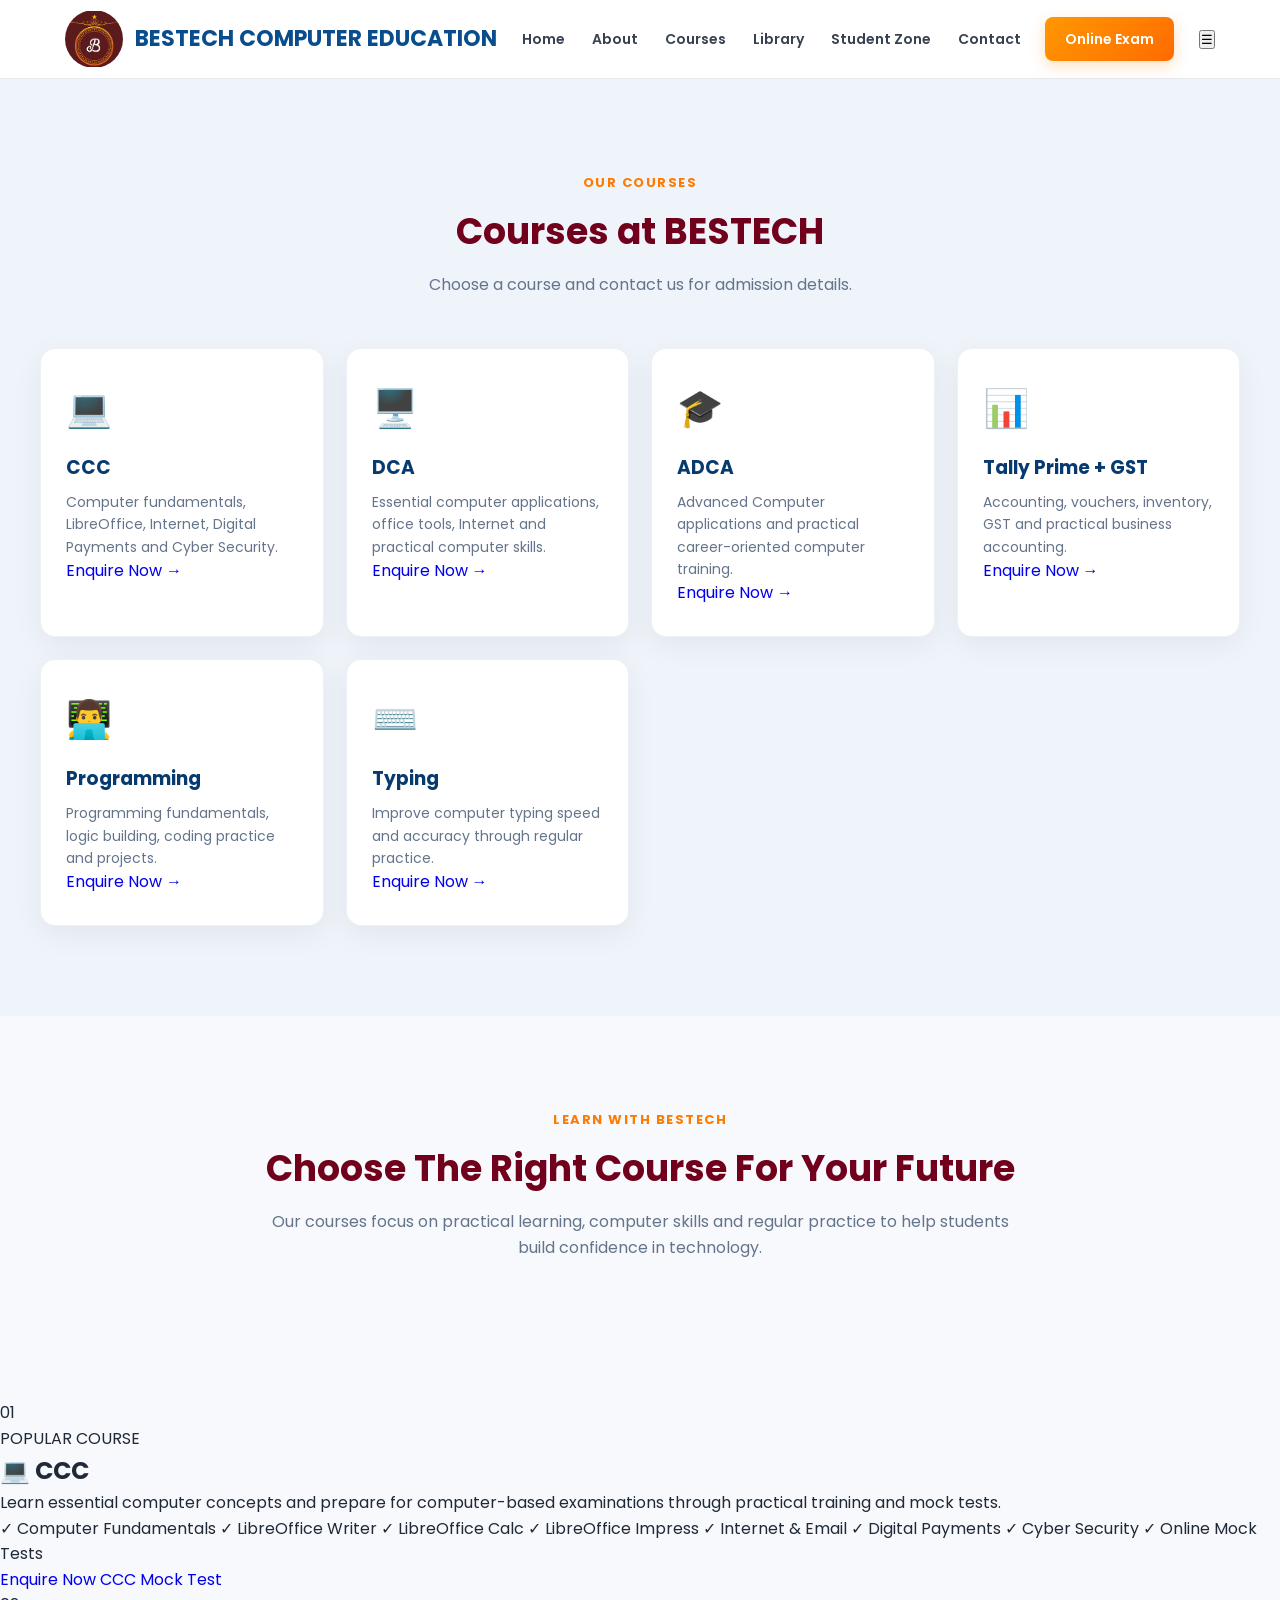
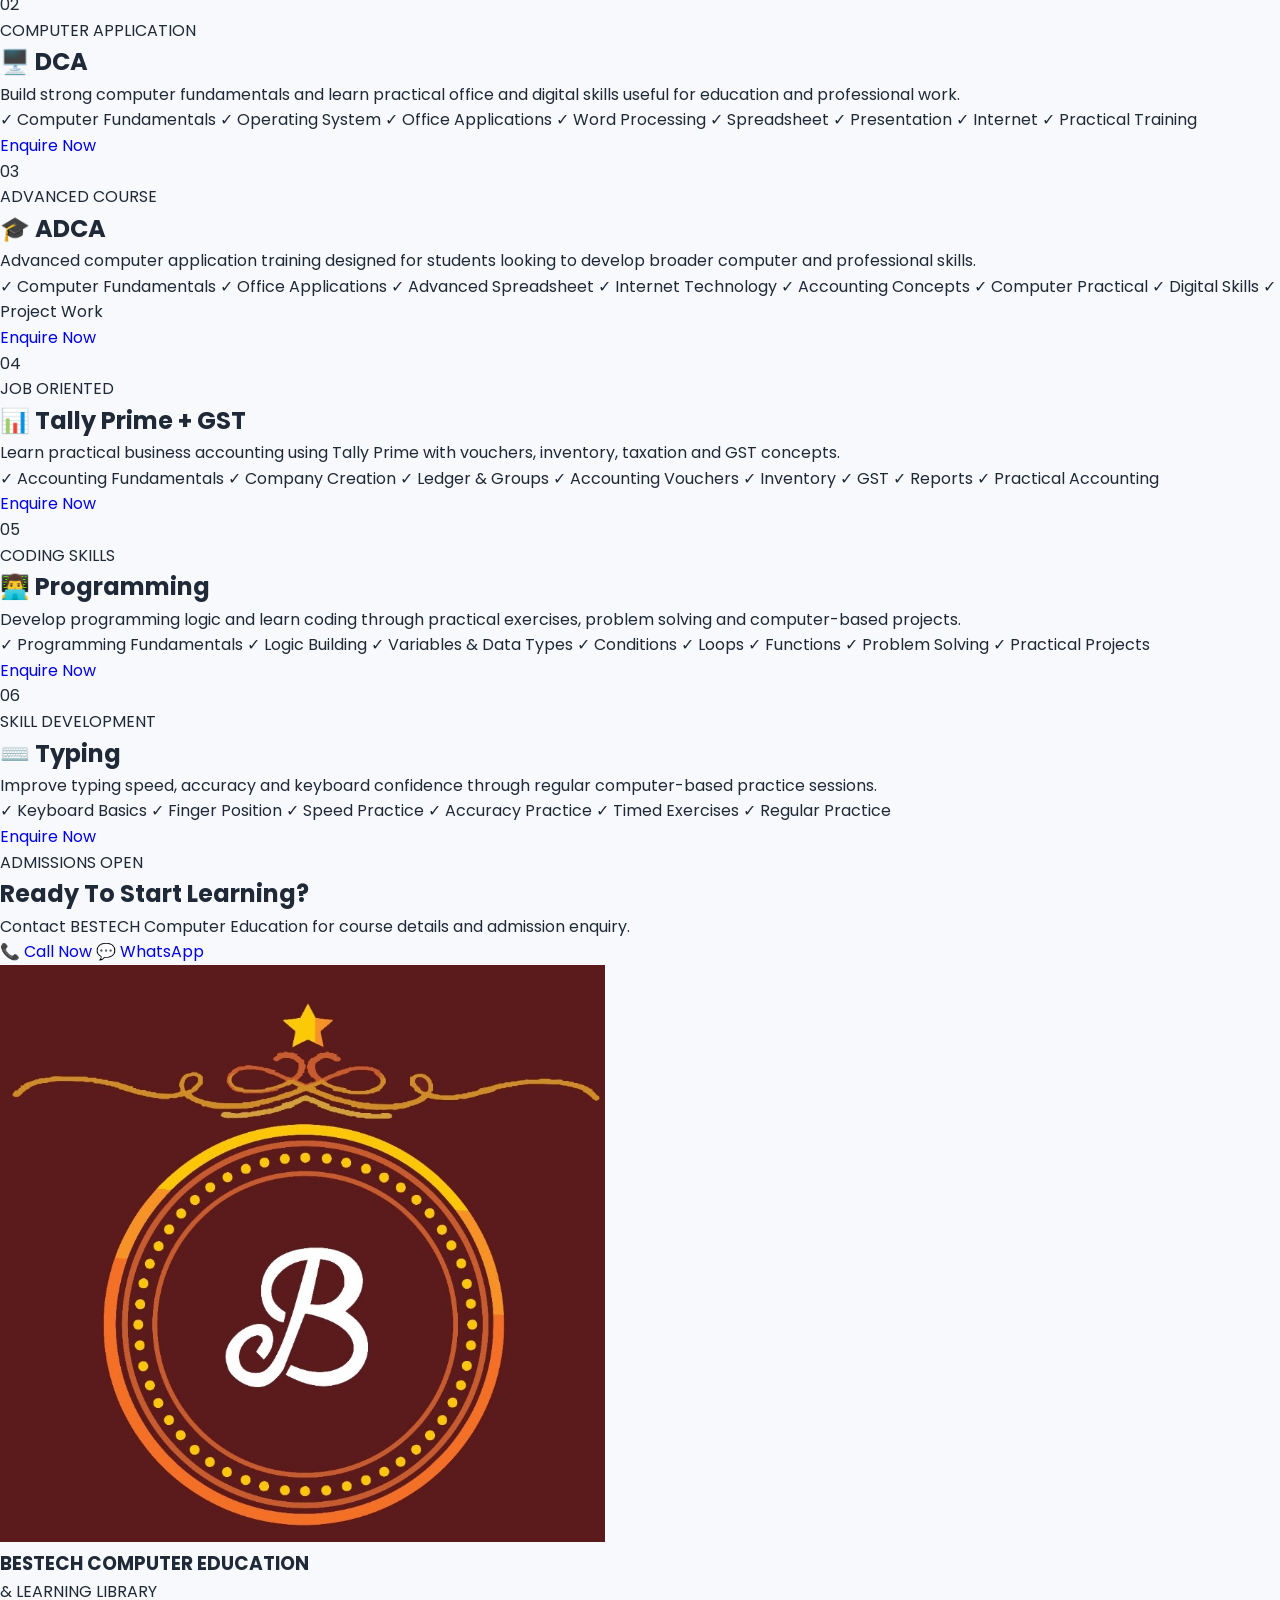
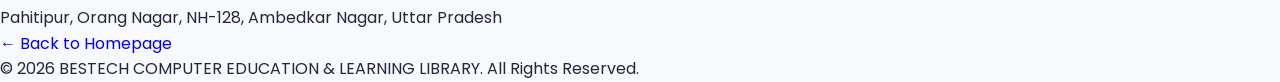
==== commit 9aab9df0: "Create  courses page" ====
--- a/courses.html
+++ b/courses.html
@@ -106,7 +106,7 @@
         <div class="card course-card" id="adca">
             <div class="card-icon">🎓</div>
             <h3>ADCA</h3>
-            <p>Advanced computer applications and practical career-oriented computer training.</p>
+            <p>Advanced Computer applications and practical career-oriented computer training.</p>
             <a href="https://wa.me/917021639397?text=I%20want%20information%20about%20ADCA"
                class="course-link" target="_blank">
                 Enquire Now →
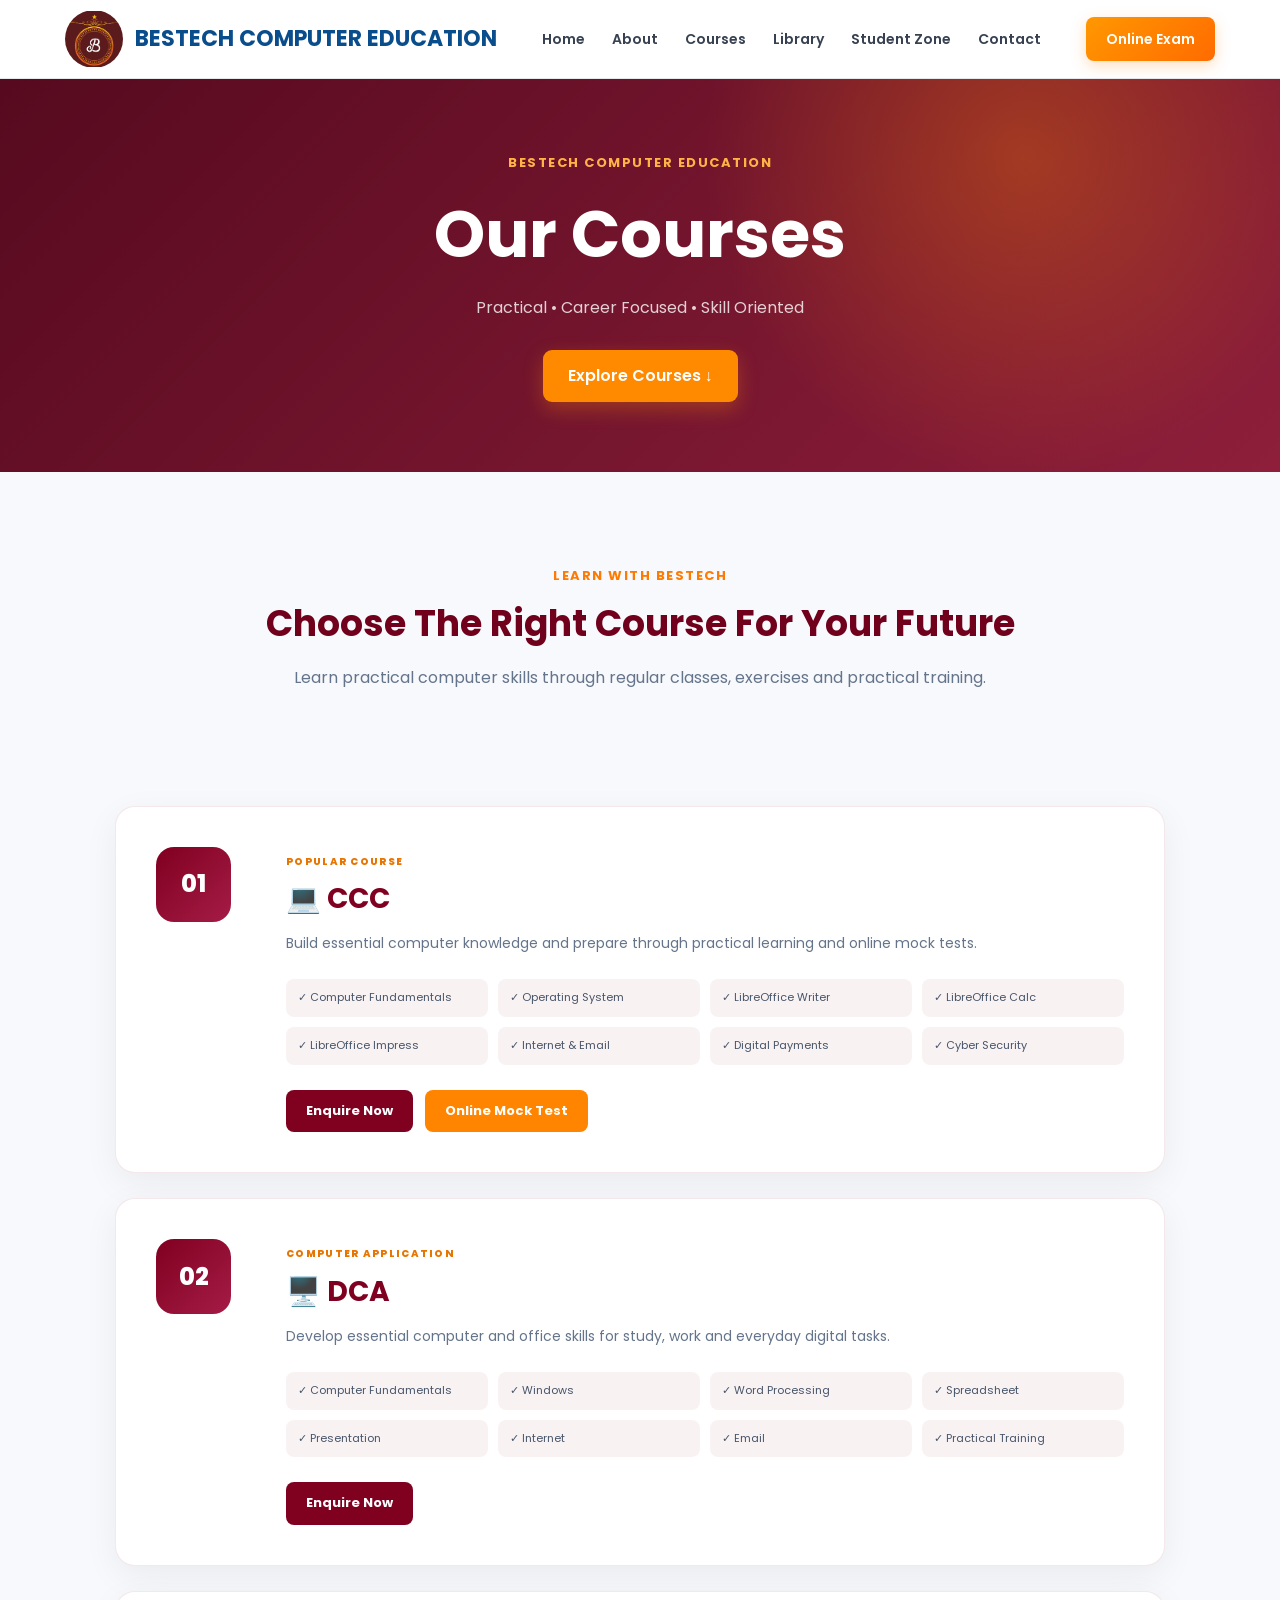
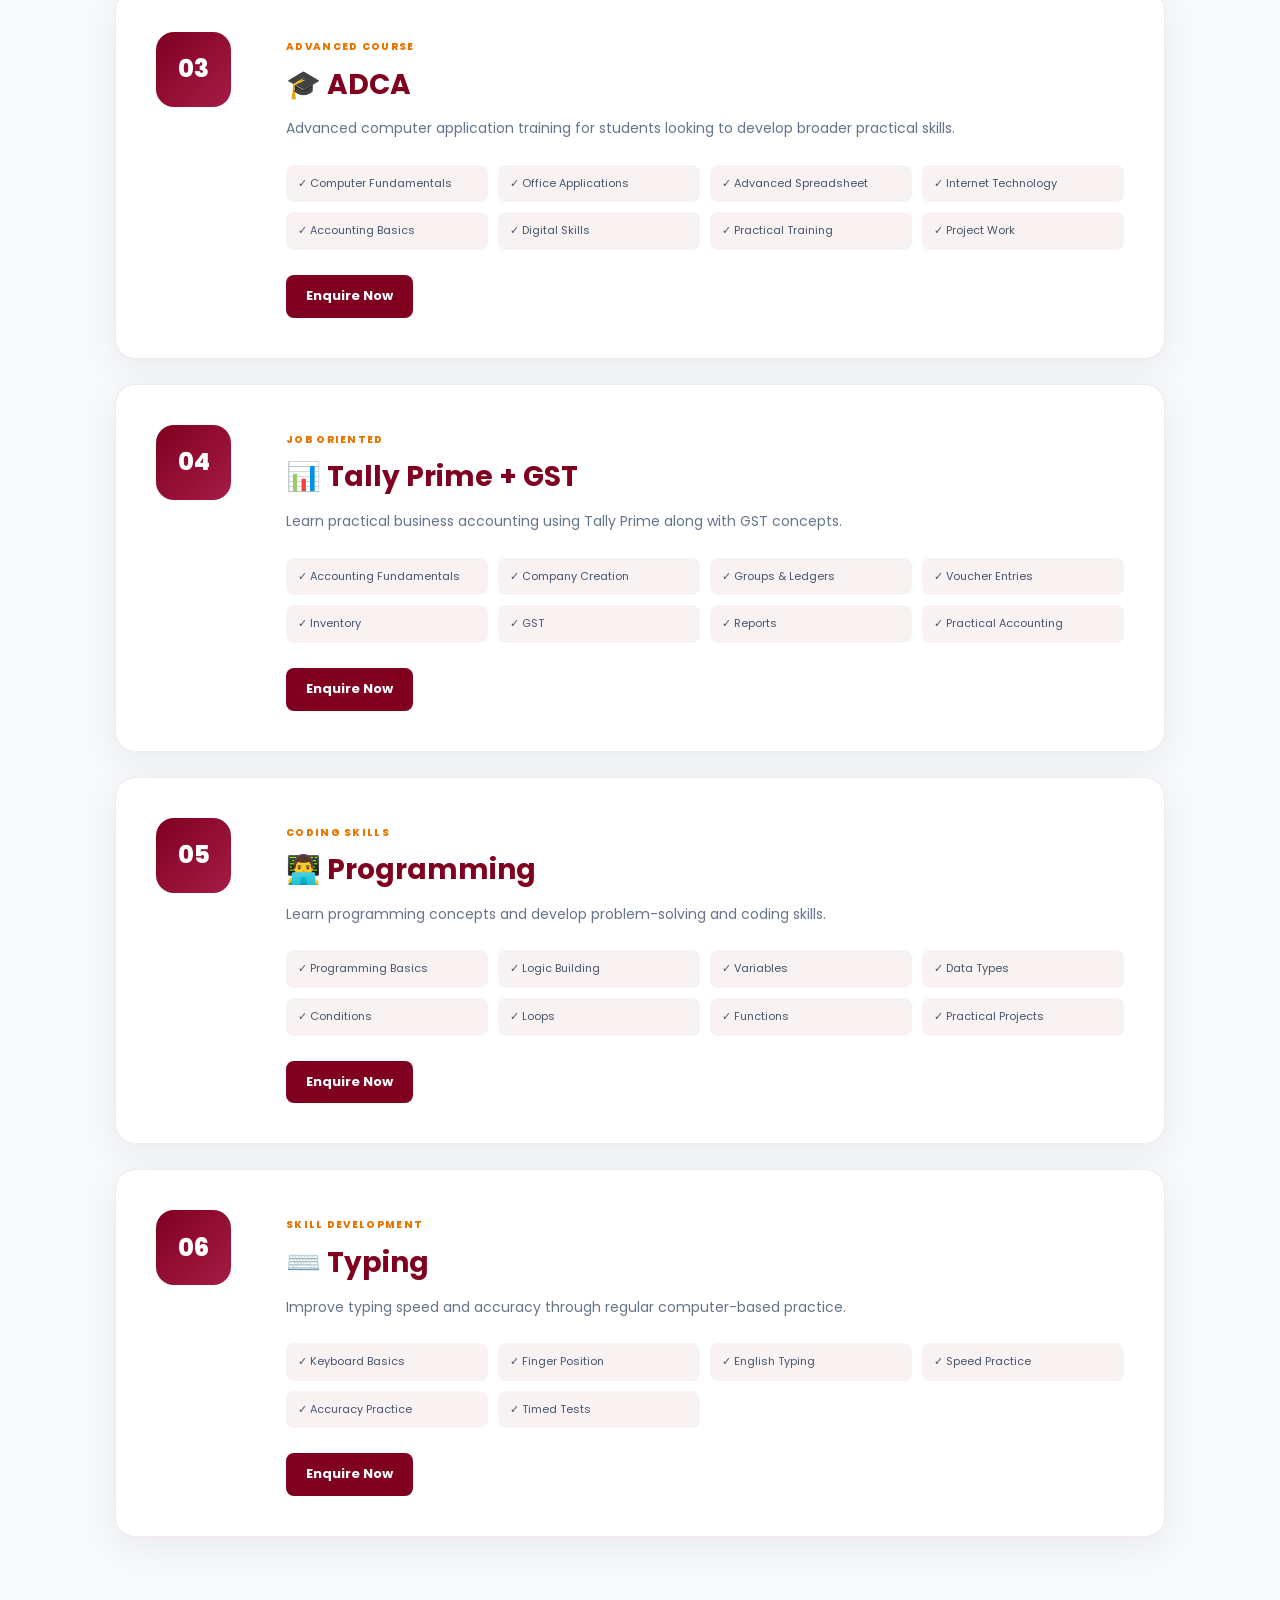
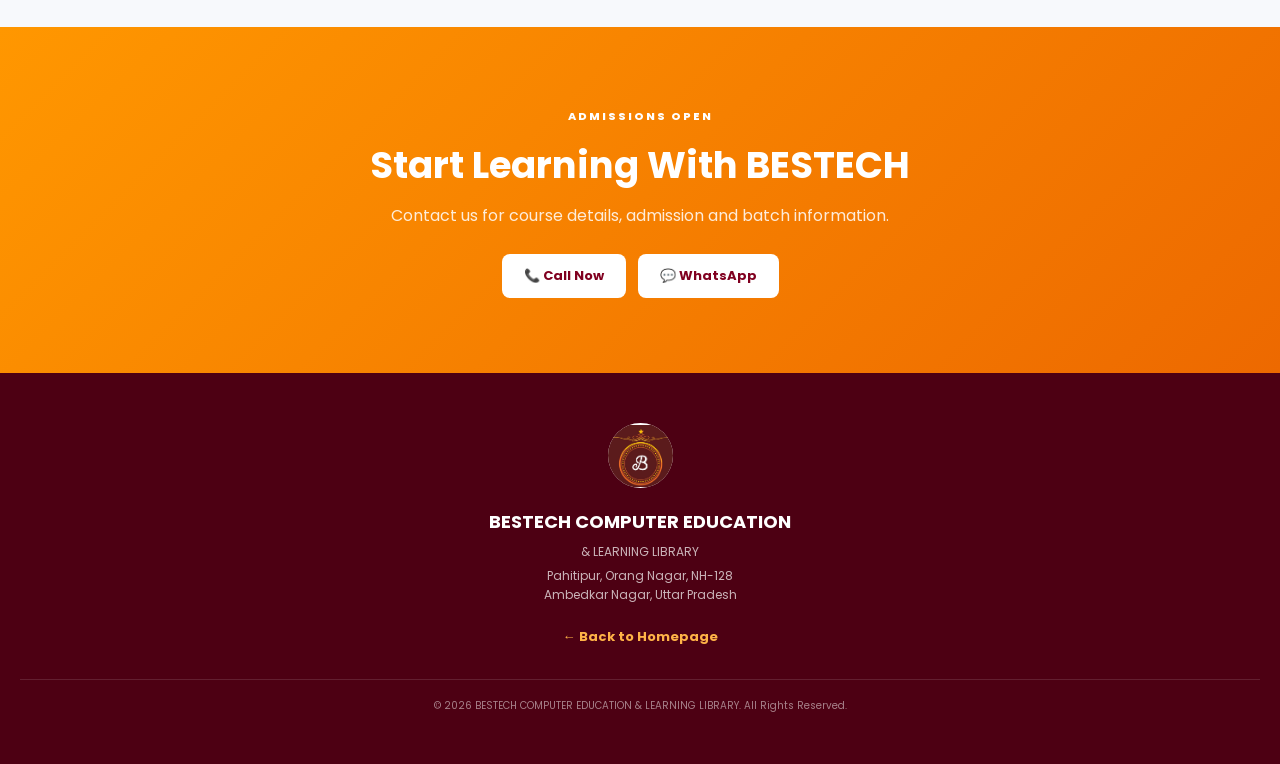
==== commit 77c3d3af: "Restore detailed courses page" ====
--- a/courses.html
+++ b/courses.html
@@ -7,16 +7,10 @@
 
     <title>Courses | BESTECH Computer Education</title>
 
-    <meta name="description"
-          content="Explore computer courses at BESTECH Computer Education including CCC, DCA, ADCA, Tally Prime with GST, Programming and Typing.">
-
-    <link rel="preconnect" href="https://fonts.googleapis.com">
-    <link rel="preconnect" href="https://fonts.gstatic.com" crossorigin>
+    <link rel="stylesheet" href="css/style.css">
 
     <link href="https://fonts.googleapis.com/css2?family=Poppins:wght@400;500;600;700;800&display=swap"
           rel="stylesheet">
-
-    <link rel="stylesheet" href="css/style.css">
 </head>
 
 <body>
@@ -41,6 +35,7 @@
             </div>
 
         </div>
+
 
         <ul class="nav-links" id="navLinks">
 
@@ -53,10 +48,12 @@
 
         </ul>
 
+
         <a href="https://amit8108gupta.github.io/BESTECH-CCC-PORTAL/"
            class="exam-btn">
             Online Exam
         </a>
+
 
         <button type="button"
                 class="menu-toggle"
@@ -70,382 +67,348 @@
 
 
 <!-- =========================
-     PAGE HERO
-========================= -->
-
-<section class="section light-section" id="all-courses">
+     HERO
+========================= -->
+
+<section class="courses-page-hero">
+
+    <div>
+
+        <span>BESTECH COMPUTER EDUCATION</span>
+
+        <h1>Our Courses</h1>
+
+        <p>
+            Practical • Career Focused • Skill Oriented
+        </p>
+
+        <a href="#all-courses" class="primary-btn">
+            Explore Courses ↓
+        </a>
+
+    </div>
+
+</section>
+
+
+<!-- =========================
+     INTRODUCTION
+========================= -->
+
+<section class="section course-intro">
 
     <div class="section-heading">
-        <span>OUR COURSES</span>
-        <h2>Courses at BESTECH</h2>
-        <p>Choose a course and contact us for admission details.</p>
-    </div>
-
-    <div class="cards course-grid">
-
-        <div class="card course-card" id="ccc">
-            <div class="card-icon">💻</div>
-            <h3>CCC</h3>
-            <p>Computer fundamentals, LibreOffice, Internet, Digital Payments and Cyber Security.</p>
-            <a href="https://wa.me/917021639397?text=I%20want%20information%20about%20CCC"
-               class="course-link" target="_blank">
-                Enquire Now →
-            </a>
-        </div>
-
-        <div class="card course-card" id="dca">
-            <div class="card-icon">🖥️</div>
-            <h3>DCA</h3>
-            <p>Essential computer applications, office tools, Internet and practical computer skills.</p>
-            <a href="https://wa.me/917021639397?text=I%20want%20information%20about%20DCA"
-               class="course-link" target="_blank">
-                Enquire Now →
-            </a>
-        </div>
-
-        <div class="card course-card" id="adca">
-            <div class="card-icon">🎓</div>
-            <h3>ADCA</h3>
-            <p>Advanced Computer applications and practical career-oriented computer training.</p>
-            <a href="https://wa.me/917021639397?text=I%20want%20information%20about%20ADCA"
-               class="course-link" target="_blank">
-                Enquire Now →
-            </a>
-        </div>
-
-        <div class="card course-card" id="tally">
-            <div class="card-icon">📊</div>
-            <h3>Tally Prime + GST</h3>
-            <p>Accounting, vouchers, inventory, GST and practical business accounting.</p>
-            <a href="https://wa.me/917021639397?text=I%20want%20information%20about%20Tally%20Prime%20GST"
-               class="course-link" target="_blank">
-                Enquire Now →
-            </a>
-        </div>
-
-        <div class="card course-card" id="programming">
-            <div class="card-icon">👨‍💻</div>
-            <h3>Programming</h3>
-            <p>Programming fundamentals, logic building, coding practice and projects.</p>
-            <a href="https://wa.me/917021639397?text=I%20want%20information%20about%20Programming"
-               class="course-link" target="_blank">
-                Enquire Now →
-            </a>
-        </div>
-
-        <div class="card course-card" id="typing">
-            <div class="card-icon">⌨️</div>
-            <h3>Typing</h3>
-            <p>Improve computer typing speed and accuracy through regular practice.</p>
-            <a href="https://wa.me/917021639397?text=I%20want%20information%20about%20Typing"
-               class="course-link" target="_blank">
-                Enquire Now →
-            </a>
-        </div>
+
+        <span>LEARN WITH BESTECH</span>
+
+        <h2>Choose The Right Course For Your Future</h2>
+
+        <p>
+            Learn practical computer skills through
+            regular classes, exercises and practical training.
+        </p>
 
     </div>
 
 </section>
 
-<!-- =========================
-     INTRO
-========================= -->
-
-<section class="section course-intro">
-
-    <div class="section-heading">
-
-        <span>LEARN WITH BESTECH</span>
-
-        <h2>Choose The Right Course For Your Future</h2>
-
-        <p>
-            Our courses focus on practical learning,
-            computer skills and regular practice to help
-            students build confidence in technology.
-        </p>
-
-    </div>
-
-</section>
-
-
-<!-- =========================
-     ALL COURSES
+
+<!-- =========================
+     COURSE DETAILS
 ========================= -->
 
 <section class="course-details-section" id="all-courses">
 
 
-    <!-- CCC -->
-
-    <div class="course-detail-card" id="ccc">
-
-        <div class="course-number">01</div>
-
-        <div class="course-detail-content">
-
-            <span class="course-label">
-                POPULAR COURSE
-            </span>
-
-            <h2>💻 CCC</h2>
-
-            <p>
-                Learn essential computer concepts and prepare
-                for computer-based examinations through
-                practical training and mock tests.
-            </p>
-
-            <div class="course-topics">
-
-                <span>✓ Computer Fundamentals</span>
-                <span>✓ LibreOffice Writer</span>
-                <span>✓ LibreOffice Calc</span>
-                <span>✓ LibreOffice Impress</span>
-                <span>✓ Internet & Email</span>
-                <span>✓ Digital Payments</span>
-                <span>✓ Cyber Security</span>
-                <span>✓ Online Mock Tests</span>
-
-            </div>
-
-            <div class="course-actions">
-
-                <a href="https://wa.me/917021639397?text=Hello%20BESTECH,%20I%20want%20information%20about%20CCC%20course."
-                   target="_blank"
-                   class="course-enquiry-btn">
-                    Enquire Now
-                </a>
-
-                <a href="https://amit8108gupta.github.io/BESTECH-CCC-PORTAL/"
-                   class="course-test-btn">
-                    CCC Mock Test
-                </a>
-
-            </div>
-
-        </div>
-
-    </div>
-
-
-    <!-- DCA -->
-
-    <div class="course-detail-card" id="dca">
-
-        <div class="course-number">02</div>
-
-        <div class="course-detail-content">
-
-            <span class="course-label">
-                COMPUTER APPLICATION
-            </span>
-
-            <h2>🖥️ DCA</h2>
-
-            <p>
-                Build strong computer fundamentals and learn
-                practical office and digital skills useful
-                for education and professional work.
-            </p>
-
-            <div class="course-topics">
-
-                <span>✓ Computer Fundamentals</span>
-                <span>✓ Operating System</span>
-                <span>✓ Office Applications</span>
-                <span>✓ Word Processing</span>
-                <span>✓ Spreadsheet</span>
-                <span>✓ Presentation</span>
-                <span>✓ Internet</span>
-                <span>✓ Practical Training</span>
-
-            </div>
-
-            <a href="https://wa.me/917021639397?text=Hello%20BESTECH,%20I%20want%20information%20about%20DCA%20course."
+<!-- CCC -->
+
+<div class="course-detail-card" id="ccc">
+
+    <div class="course-number">
+        01
+    </div>
+
+    <div class="course-detail-content">
+
+        <span class="course-label">
+            POPULAR COURSE
+        </span>
+
+        <h2>💻 CCC</h2>
+
+        <p>
+            Build essential computer knowledge and prepare
+            through practical learning and online mock tests.
+        </p>
+
+        <div class="course-topics">
+
+            <span>✓ Computer Fundamentals</span>
+            <span>✓ Operating System</span>
+            <span>✓ LibreOffice Writer</span>
+            <span>✓ LibreOffice Calc</span>
+            <span>✓ LibreOffice Impress</span>
+            <span>✓ Internet & Email</span>
+            <span>✓ Digital Payments</span>
+            <span>✓ Cyber Security</span>
+
+        </div>
+
+        <div class="course-actions">
+
+            <a href="https://wa.me/917021639397?text=Hello%20BESTECH,%20I%20want%20details%20about%20CCC%20Course"
                target="_blank"
                class="course-enquiry-btn">
+
                 Enquire Now
+
             </a>
 
-        </div>
-
-    </div>
-
-
-    <!-- ADCA -->
-
-    <div class="course-detail-card" id="adca">
-
-        <div class="course-number">03</div>
-
-        <div class="course-detail-content">
-
-            <span class="course-label">
-                ADVANCED COURSE
-            </span>
-
-            <h2>🎓 ADCA</h2>
-
-            <p>
-                Advanced computer application training designed
-                for students looking to develop broader
-                computer and professional skills.
-            </p>
-
-            <div class="course-topics">
-
-                <span>✓ Computer Fundamentals</span>
-                <span>✓ Office Applications</span>
-                <span>✓ Advanced Spreadsheet</span>
-                <span>✓ Internet Technology</span>
-                <span>✓ Accounting Concepts</span>
-                <span>✓ Computer Practical</span>
-                <span>✓ Digital Skills</span>
-                <span>✓ Project Work</span>
-
-            </div>
-
-            <a href="https://wa.me/917021639397?text=Hello%20BESTECH,%20I%20want%20information%20about%20ADCA%20course."
-               target="_blank"
-               class="course-enquiry-btn">
-                Enquire Now
+            <a href="https://amit8108gupta.github.io/BESTECH-CCC-PORTAL/"
+               class="course-test-btn">
+
+                Online Mock Test
+
             </a>
 
         </div>
 
     </div>
 
-
-    <!-- TALLY -->
-
-    <div class="course-detail-card" id="tally">
-
-        <div class="course-number">04</div>
-
-        <div class="course-detail-content">
-
-            <span class="course-label">
-                JOB ORIENTED
-            </span>
-
-            <h2>📊 Tally Prime + GST</h2>
-
-            <p>
-                Learn practical business accounting using
-                Tally Prime with vouchers, inventory,
-                taxation and GST concepts.
-            </p>
-
-            <div class="course-topics">
-
-                <span>✓ Accounting Fundamentals</span>
-                <span>✓ Company Creation</span>
-                <span>✓ Ledger & Groups</span>
-                <span>✓ Accounting Vouchers</span>
-                <span>✓ Inventory</span>
-                <span>✓ GST</span>
-                <span>✓ Reports</span>
-                <span>✓ Practical Accounting</span>
-
-            </div>
-
-            <a href="https://wa.me/917021639397?text=Hello%20BESTECH,%20I%20want%20information%20about%20Tally%20Prime%20and%20GST%20course."
-               target="_blank"
-               class="course-enquiry-btn">
-                Enquire Now
-            </a>
-
-        </div>
-
-    </div>
-
-
-    <!-- PROGRAMMING -->
-
-    <div class="course-detail-card" id="programming">
-
-        <div class="course-number">05</div>
-
-        <div class="course-detail-content">
-
-            <span class="course-label">
-                CODING SKILLS
-            </span>
-
-            <h2>👨‍💻 Programming</h2>
-
-            <p>
-                Develop programming logic and learn coding
-                through practical exercises, problem solving
-                and computer-based projects.
-            </p>
-
-            <div class="course-topics">
-
-                <span>✓ Programming Fundamentals</span>
-                <span>✓ Logic Building</span>
-                <span>✓ Variables & Data Types</span>
-                <span>✓ Conditions</span>
-                <span>✓ Loops</span>
-                <span>✓ Functions</span>
-                <span>✓ Problem Solving</span>
-                <span>✓ Practical Projects</span>
-
-            </div>
-
-            <a href="https://wa.me/917021639397?text=Hello%20BESTECH,%20I%20want%20information%20about%20Programming%20course."
-               target="_blank"
-               class="course-enquiry-btn">
-                Enquire Now
-            </a>
-
-        </div>
-
-    </div>
-
-
-    <!-- TYPING -->
-
-    <div class="course-detail-card" id="typing">
-
-        <div class="course-number">06</div>
-
-        <div class="course-detail-content">
-
-            <span class="course-label">
-                SKILL DEVELOPMENT
-            </span>
-
-            <h2>⌨️ Typing</h2>
-
-            <p>
-                Improve typing speed, accuracy and keyboard
-                confidence through regular computer-based
-                practice sessions.
-            </p>
-
-            <div class="course-topics">
-
-                <span>✓ Keyboard Basics</span>
-                <span>✓ Finger Position</span>
-                <span>✓ Speed Practice</span>
-                <span>✓ Accuracy Practice</span>
-                <span>✓ Timed Exercises</span>
-                <span>✓ Regular Practice</span>
-
-            </div>
-
-            <a href="https://wa.me/917021639397?text=Hello%20BESTECH,%20I%20want%20information%20about%20Typing%20course."
-               target="_blank"
-               class="course-enquiry-btn">
-                Enquire Now
-            </a>
-
-        </div>
-
-    </div>
+</div>
+
+
+<!-- DCA -->
+
+<div class="course-detail-card" id="dca">
+
+    <div class="course-number">
+        02
+    </div>
+
+    <div class="course-detail-content">
+
+        <span class="course-label">
+            COMPUTER APPLICATION
+        </span>
+
+        <h2>🖥️ DCA</h2>
+
+        <p>
+            Develop essential computer and office skills
+            for study, work and everyday digital tasks.
+        </p>
+
+        <div class="course-topics">
+
+            <span>✓ Computer Fundamentals</span>
+            <span>✓ Windows</span>
+            <span>✓ Word Processing</span>
+            <span>✓ Spreadsheet</span>
+            <span>✓ Presentation</span>
+            <span>✓ Internet</span>
+            <span>✓ Email</span>
+            <span>✓ Practical Training</span>
+
+        </div>
+
+        <a href="https://wa.me/917021639397?text=Hello%20BESTECH,%20I%20want%20details%20about%20DCA%20Course"
+           target="_blank"
+           class="course-enquiry-btn">
+
+            Enquire Now
+
+        </a>
+
+    </div>
+
+</div>
+
+
+<!-- ADCA -->
+
+<div class="course-detail-card" id="adca">
+
+    <div class="course-number">
+        03
+    </div>
+
+    <div class="course-detail-content">
+
+        <span class="course-label">
+            ADVANCED COURSE
+        </span>
+
+        <h2>🎓 ADCA</h2>
+
+        <p>
+            Advanced computer application training for
+            students looking to develop broader practical skills.
+        </p>
+
+        <div class="course-topics">
+
+            <span>✓ Computer Fundamentals</span>
+            <span>✓ Office Applications</span>
+            <span>✓ Advanced Spreadsheet</span>
+            <span>✓ Internet Technology</span>
+            <span>✓ Accounting Basics</span>
+            <span>✓ Digital Skills</span>
+            <span>✓ Practical Training</span>
+            <span>✓ Project Work</span>
+
+        </div>
+
+        <a href="https://wa.me/917021639397?text=Hello%20BESTECH,%20I%20want%20details%20about%20ADCA%20Course"
+           target="_blank"
+           class="course-enquiry-btn">
+
+            Enquire Now
+
+        </a>
+
+    </div>
+
+</div>
+
+
+<!-- TALLY -->
+
+<div class="course-detail-card" id="tally">
+
+    <div class="course-number">
+        04
+    </div>
+
+    <div class="course-detail-content">
+
+        <span class="course-label">
+            JOB ORIENTED
+        </span>
+
+        <h2>📊 Tally Prime + GST</h2>
+
+        <p>
+            Learn practical business accounting using
+            Tally Prime along with GST concepts.
+        </p>
+
+        <div class="course-topics">
+
+            <span>✓ Accounting Fundamentals</span>
+            <span>✓ Company Creation</span>
+            <span>✓ Groups & Ledgers</span>
+            <span>✓ Voucher Entries</span>
+            <span>✓ Inventory</span>
+            <span>✓ GST</span>
+            <span>✓ Reports</span>
+            <span>✓ Practical Accounting</span>
+
+        </div>
+
+        <a href="https://wa.me/917021639397?text=Hello%20BESTECH,%20I%20want%20details%20about%20Tally%20Prime%20GST%20Course"
+           target="_blank"
+           class="course-enquiry-btn">
+
+            Enquire Now
+
+        </a>
+
+    </div>
+
+</div>
+
+
+<!-- PROGRAMMING -->
+
+<div class="course-detail-card" id="programming">
+
+    <div class="course-number">
+        05
+    </div>
+
+    <div class="course-detail-content">
+
+        <span class="course-label">
+            CODING SKILLS
+        </span>
+
+        <h2>👨‍💻 Programming</h2>
+
+        <p>
+            Learn programming concepts and develop
+            problem-solving and coding skills.
+        </p>
+
+        <div class="course-topics">
+
+            <span>✓ Programming Basics</span>
+            <span>✓ Logic Building</span>
+            <span>✓ Variables</span>
+            <span>✓ Data Types</span>
+            <span>✓ Conditions</span>
+            <span>✓ Loops</span>
+            <span>✓ Functions</span>
+            <span>✓ Practical Projects</span>
+
+        </div>
+
+        <a href="https://wa.me/917021639397?text=Hello%20BESTECH,%20I%20want%20details%20about%20Programming%20Course"
+           target="_blank"
+           class="course-enquiry-btn">
+
+            Enquire Now
+
+        </a>
+
+    </div>
+
+</div>
+
+
+<!-- TYPING -->
+
+<div class="course-detail-card" id="typing">
+
+    <div class="course-number">
+        06
+    </div>
+
+    <div class="course-detail-content">
+
+        <span class="course-label">
+            SKILL DEVELOPMENT
+        </span>
+
+        <h2>⌨️ Typing</h2>
+
+        <p>
+            Improve typing speed and accuracy through
+            regular computer-based practice.
+        </p>
+
+        <div class="course-topics">
+
+            <span>✓ Keyboard Basics</span>
+            <span>✓ Finger Position</span>
+            <span>✓ English Typing</span>
+            <span>✓ Speed Practice</span>
+            <span>✓ Accuracy Practice</span>
+            <span>✓ Timed Tests</span>
+
+        </div>
+
+        <a href="https://wa.me/917021639397?text=Hello%20BESTECH,%20I%20want%20details%20about%20Typing%20Course"
+           target="_blank"
+           class="course-enquiry-btn">
+
+            Enquire Now
+
+        </a>
+
+    </div>
+
+</div>
 
 </section>
 
@@ -460,11 +423,11 @@
 
         <span>ADMISSIONS OPEN</span>
 
-        <h2>Ready To Start Learning?</h2>
-
-        <p>
-            Contact BESTECH Computer Education for
-            course details and admission enquiry.
+        <h2>Start Learning With BESTECH</h2>
+
+        <p>
+            Contact us for course details,
+            admission and batch information.
         </p>
 
         <div class="course-cta-buttons">
@@ -499,7 +462,7 @@
     <p>& LEARNING LIBRARY</p>
 
     <p>
-        Pahitipur, Orang Nagar, NH-128,
+        Pahitipur, Orang Nagar, NH-128<br>
         Ambedkar Nagar, Uttar Pradesh
     </p>
 
@@ -508,8 +471,10 @@
     </a>
 
     <div class="courses-copyright">
-        © 2026 BESTECH COMPUTER EDUCATION & LEARNING LIBRARY.
-        All Rights Reserved.
+
+        © 2026 BESTECH COMPUTER EDUCATION
+        & LEARNING LIBRARY. All Rights Reserved.
+
     </div>
 
 </footer>
--- a/css/style.css
+++ b/css/style.css
@@ -859,7 +859,8 @@
 
 /* MOBILE */
 
-@media (max-width: 600px) {
+@media (max-width: 600px) 
+{
 
     .main-footer {
         padding: 50px 20px 0;
@@ -880,8 +881,8 @@
         flex-direction: column;
         gap: 10px;
     }
-    /* =========================
-  
+    
+}
 /* =========================
    RESPONSIVE
 ========================= */
